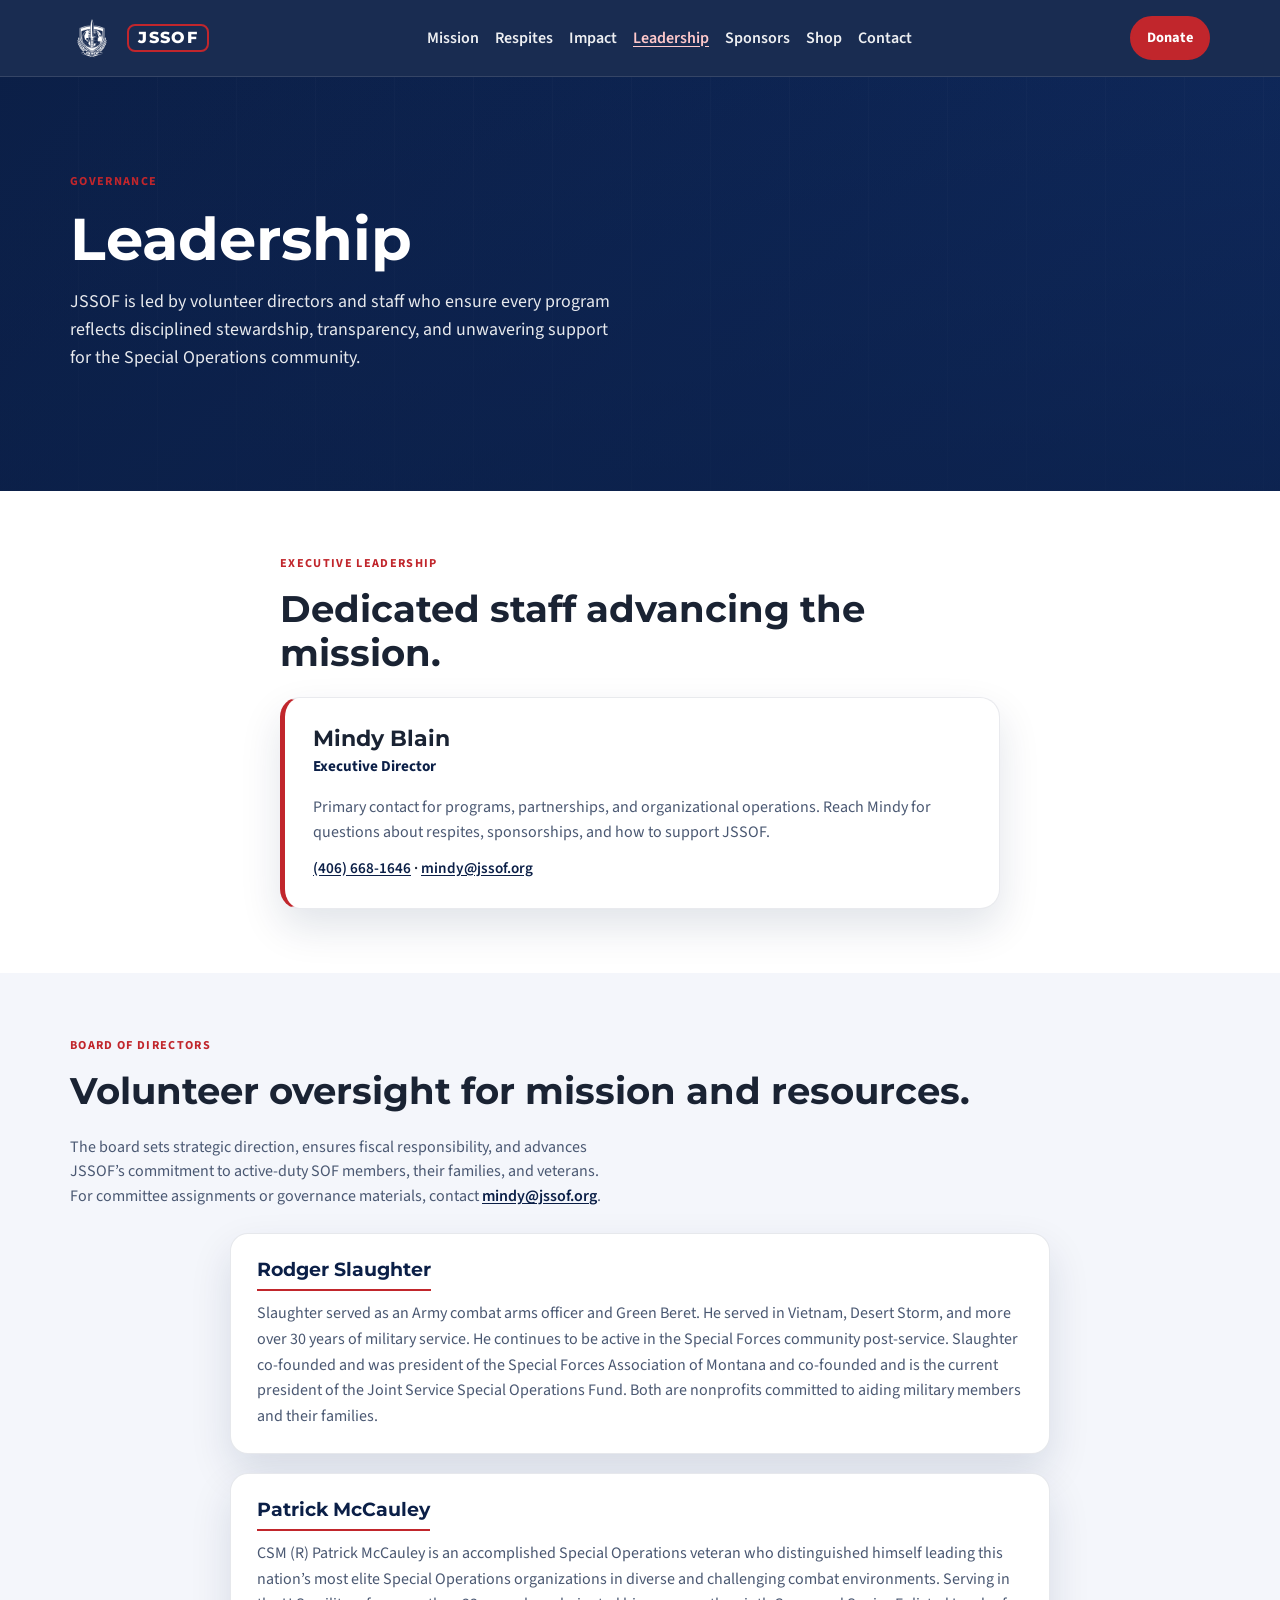
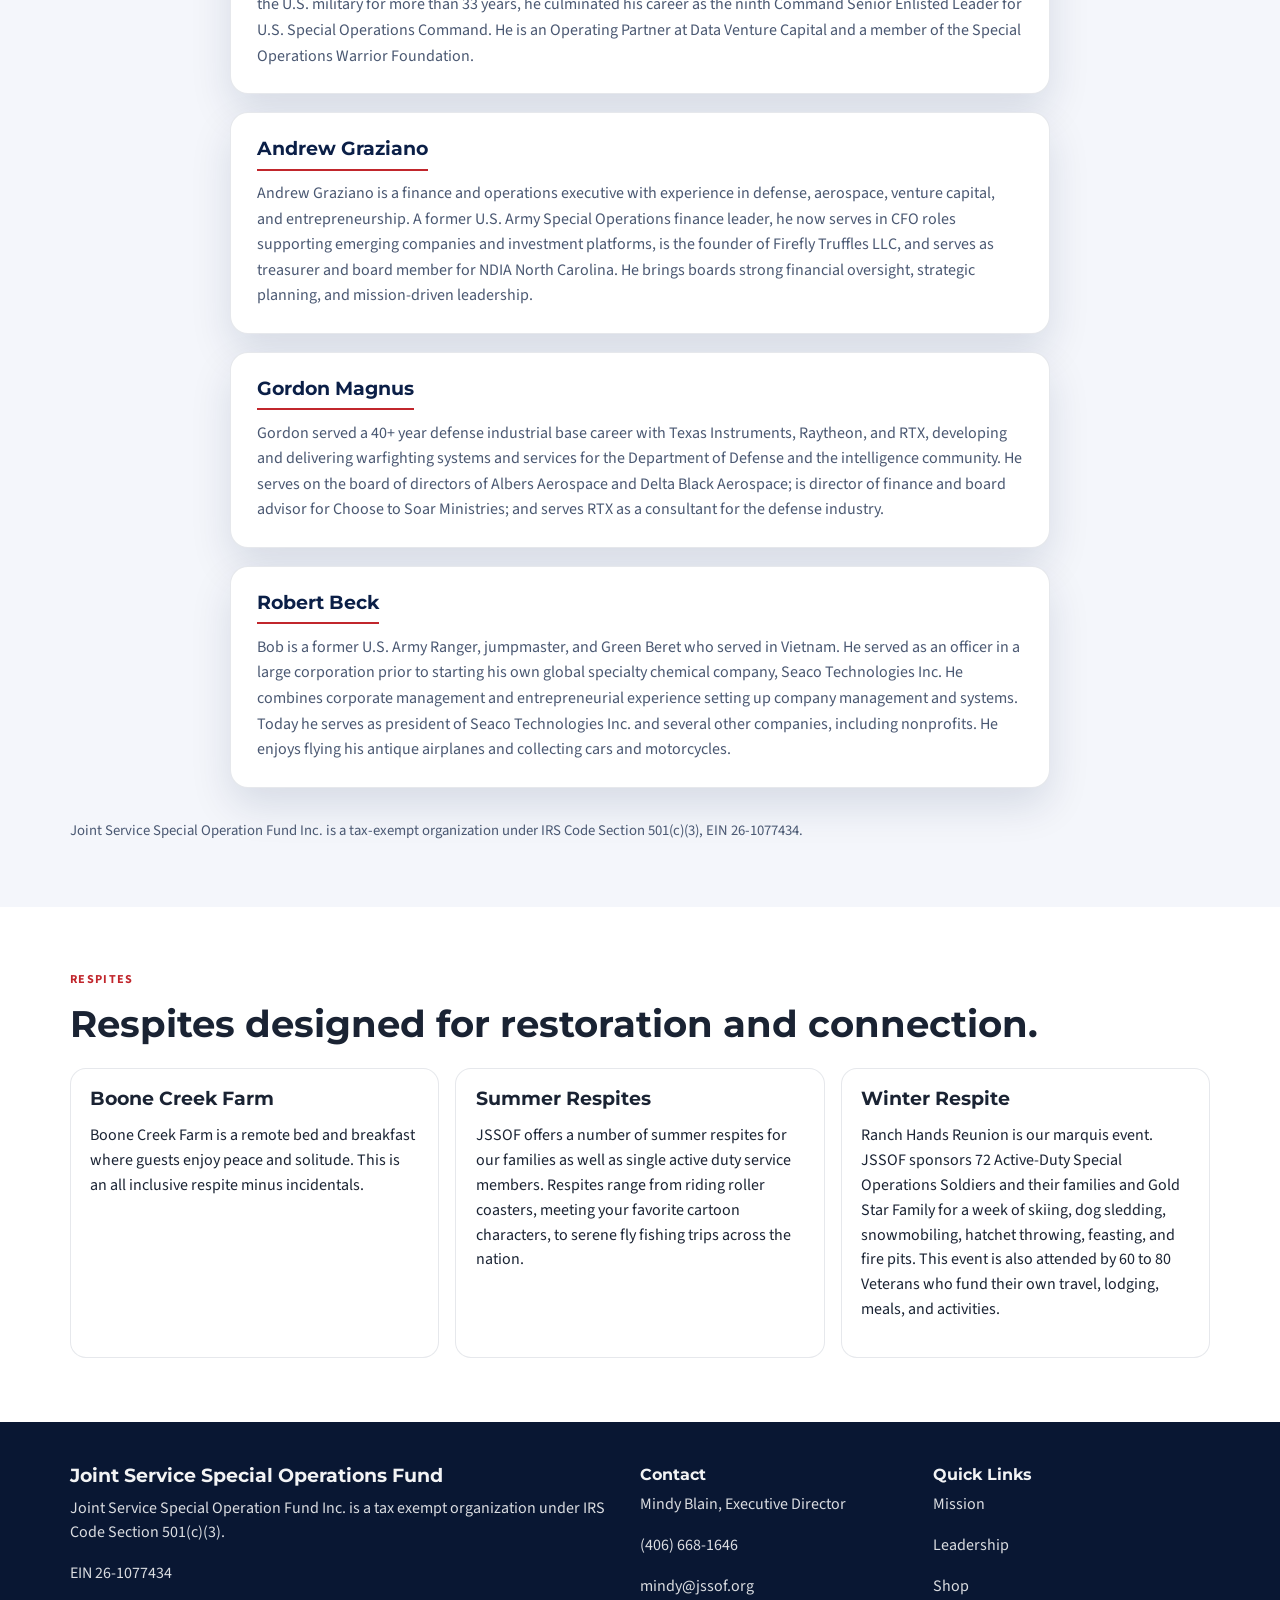
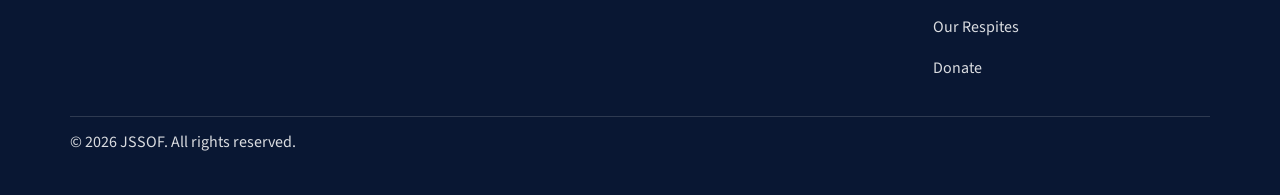
==== JSSOF/leadership.html @ 794fe7d2 "sending files to repositiory" ====
<!doctype html>
<html lang="en">
  <head>
    <meta charset="UTF-8" />
    <meta name="viewport" content="width=device-width, initial-scale=1.0" />
    <title>Leadership | JSSOF</title>
    <meta
      name="description"
      content="JSSOF executive leadership and board of directors guiding stewardship of programs for U.S. Special Operations warfighters and families."
    />
    <link rel="preconnect" href="https://fonts.googleapis.com" />
    <link rel="preconnect" href="https://fonts.gstatic.com" crossorigin />
    <link
      href="https://fonts.googleapis.com/css2?family=Montserrat:wght@400;500;600;700;800&family=Source+Sans+3:wght@400;500;600;700&display=swap"
      rel="stylesheet"
    />
    <link rel="stylesheet" href="styles.css" />
    <link rel="icon" type="image/x-icon" href="assets/favicon.ico" />
    <link rel="icon" type="image/png" href="assets/favicon.png" />
  </head>
  <body>
    <header class="site-header">
      <div class="container nav-wrap">
        <a class="logo" href="index.html" aria-label="JSSOF home">
          <img class="logo-nav-icon" src="assets/jssof-hero-logo.png" alt="" aria-hidden="true" />
          <span class="logo-mark">JSSOF</span>
        </a>
        <button
          class="hamburger"
          type="button"
          aria-label="Open menu"
          aria-expanded="false"
          aria-controls="primary-nav"
        >
          <span></span>
          <span></span>
          <span></span>
        </button>
        <nav id="primary-nav" aria-label="Primary">
          <ul class="nav-links">
            <li><a href="index.html#mission">Mission</a></li>
            <li><a href="index.html#respites">Respites</a></li>
            <li><a href="index.html#impact">Impact</a></li>
            <li><a href="leadership.html" aria-current="page">Leadership</a></li>
            <li><a href="index.html#sponsors">Sponsors</a></li>
            <li><a href="shop.html">Shop</a></li>
            <li><a href="index.html#contact">Contact</a></li>
          </ul>
        </nav>
        <a class="btn btn-sm" href="index.html#donate">Donate</a>
      </div>
    </header>

    <main id="top">
      <section class="page-hero">
        <div class="hero-overlay"></div>
        <div class="container hero-content page-hero-content">
          <p class="eyebrow">Governance</p>
          <h1>Leadership</h1>
          <p class="hero-copy">
            JSSOF is led by volunteer directors and staff who ensure every program
            reflects disciplined stewardship, transparency, and unwavering support
            for the Special Operations community.
          </p>
        </div>
      </section>

      <section class="section">
        <div class="container narrow-content">
          <div class="section-heading">
            <p class="eyebrow">Executive leadership</p>
            <h2>Dedicated staff advancing the mission.</h2>
          </div>
          <article class="leadership-card">
            <div>
              <h3 class="leadership-name">Mindy Blain</h3>
              <p class="leadership-title">Executive Director</p>
            </div>
            <p class="leadership-bio muted">
              Primary contact for programs, partnerships, and organizational
              operations. Reach Mindy for questions about respites, sponsorships,
              and how to support JSSOF.
            </p>
            <p class="leadership-contact">
              <a href="tel:14066681646">(406) 668-1646</a>
              <span aria-hidden="true"> · </span>
              <a href="mailto:mindy@jssof.org">mindy@jssof.org</a>
            </p>
          </article>
        </div>
      </section>

      <section class="section bg-light">
        <div class="container">
          <div class="section-heading">
            <p class="eyebrow">Board of directors</p>
            <h2>Volunteer oversight for mission and resources.</h2>
          </div>
          <p class="intro-block muted">
            The board sets strategic direction, ensures fiscal responsibility, and
            advances JSSOF’s commitment to active-duty SOF members, their families,
            and veterans. For committee assignments or governance materials, contact
            <a href="mailto:mindy@jssof.org">mindy@jssof.org</a>.
          </p>
          <div class="board-members">
            <article class="board-member-card">
              <h3>Rodger Slaughter</h3>
              <p>
                Slaughter served as an Army combat arms officer and Green Beret. He
                served in Vietnam, Desert Storm, and more over 30 years of military
                service. He continues to be active in the Special Forces community
                post-service. Slaughter co-founded and was president of the Special
                Forces Association of Montana and co-founded and is the current
                president of the Joint Service Special Operations Fund. Both are
                nonprofits committed to aiding military members and their families.
              </p>
            </article>
            <article class="board-member-card">
              <h3>Patrick McCauley</h3>
              <p>
                CSM (R) Patrick McCauley is an accomplished Special Operations
                veteran who distinguished himself leading this nation’s most elite
                Special Operations organizations in diverse and challenging combat
                environments. Serving in the U.S. military for more than 33 years,
                he culminated his career as the ninth Command Senior Enlisted Leader
                for U.S. Special Operations Command. He is an Operating Partner at
                Data Venture Capital and a member of the Special Operations Warrior
                Foundation.
              </p>
            </article>
            <article class="board-member-card">
              <h3>Andrew Graziano</h3>
              <p>
                Andrew Graziano is a finance and operations executive with experience
                in defense, aerospace, venture capital, and entrepreneurship. A former
                U.S. Army Special Operations finance leader, he now serves in CFO
                roles supporting emerging companies and investment platforms, is the
                founder of Firefly Truffles LLC, and serves as treasurer and board
                member for NDIA North Carolina. He brings boards strong financial
                oversight, strategic planning, and mission-driven leadership.
              </p>
            </article>
            <article class="board-member-card">
              <h3>Gordon Magnus</h3>
              <p>
                Gordon served a 40+ year defense industrial base career with Texas
                Instruments, Raytheon, and RTX, developing and delivering warfighting
                systems and services for the Department of Defense and the intelligence
                community. He serves on the board of directors of Albers Aerospace and
                Delta Black Aerospace; is director of finance and board advisor for
                Choose to Soar Ministries; and serves RTX as a consultant for the
                defense industry.
              </p>
            </article>
            <article class="board-member-card">
              <h3>Robert Beck</h3>
              <p>
                Bob is a former U.S. Army Ranger, jumpmaster, and Green Beret who
                served in Vietnam. He served as an officer in a large corporation
                prior to starting his own global specialty chemical company, Seaco
                Technologies Inc. He combines corporate management and entrepreneurial
                experience setting up company management and systems. Today he serves
                as president of Seaco Technologies Inc. and several other companies,
                including nonprofits. He enjoys flying his antique airplanes and
                collecting cars and motorcycles.
              </p>
            </article>
          </div>
          <p class="board-footer-note muted">
            Joint Service Special Operation Fund Inc. is a tax-exempt organization
            under IRS Code Section 501(c)(3), EIN 26-1077434.
          </p>
        </div>
      </section>

      <section class="section" id="respites-overview">
        <div class="container">
          <div class="section-heading">
            <p class="eyebrow">Respites</p>
            <h2>Respites designed for restoration and connection.</h2>
          </div>
          <div class="program-grid">
            <article class="program-card">
              <h3>Boone Creek Farm</h3>
              <p>
                Boone Creek Farm is a remote bed and breakfast where guests enjoy
                peace and solitude. This is an all inclusive respite minus
                incidentals.
              </p>
            </article>
            <article class="program-card">
              <h3>Summer Respites</h3>
              <p>
                JSSOF offers a number of summer respites for our families as well as
                single active duty service members. Respites range from riding roller
                coasters, meeting your favorite cartoon characters, to serene fly
                fishing trips across the nation.
              </p>
            </article>
            <article class="program-card">
              <h3>Winter Respite</h3>
              <p>
                Ranch Hands Reunion is our marquis event. JSSOF sponsors 72
                Active-Duty Special Operations Soldiers and their families and Gold
                Star Family for a week of skiing, dog sledding, snowmobiling,
                hatchet throwing, feasting, and fire pits. This event is also
                attended by 60 to 80 Veterans who fund their own travel, lodging,
                meals, and activities.
              </p>
            </article>
          </div>
        </div>
      </section>
    </main>

    <footer class="site-footer" id="contact">
      <div class="container footer-grid">
        <div>
          <h3>Joint Service Special Operations Fund</h3>
          <p>
            Joint Service Special Operation Fund Inc. is a tax exempt organization
            under IRS Code Section 501(c)(3).
          </p>
          <p>EIN 26-1077434</p>
        </div>
        <div>
          <h4>Contact</h4>
          <p>Mindy Blain, Executive Director</p>
          <p>(406) 668-1646</p>
          <p><a href="mailto:mindy@jssof.org">mindy@jssof.org</a></p>
        </div>
        <div>
          <h4>Quick Links</h4>
          <p><a href="index.html#mission">Mission</a></p>
          <p><a href="index.html#leadership">Leadership</a></p>
          <p><a href="shop.html">Shop</a></p>
          <p><a href="index.html#respites">Our Respites</a></p>
          <p><a href="index.html#donate">Donate</a></p>
        </div>
      </div>
      <div class="container footer-bottom">
        <p>© 2026 JSSOF. All rights reserved.</p>
      </div>
    </footer>
    <script>
      const hamburger = document.querySelector(".hamburger");
      const nav = document.querySelector("#primary-nav");

      hamburger?.addEventListener("click", () => {
        const isOpen = nav.classList.toggle("is-open");
        hamburger.setAttribute("aria-expanded", String(isOpen));
        hamburger.setAttribute("aria-label", isOpen ? "Close menu" : "Open menu");
      });
    </script>
  </body>
</html>
---- JSSOF/styles.css ----
:root {
  --navy: #0b1f47;
  --navy-700: #102b61;
  --red: #c1262c;
  --white: #ffffff;
  --light: #f4f6fb;
  --ink: #1a2333;
  --muted: #4a5872;
  --shadow: 0 18px 42px rgba(11, 31, 71, 0.12);
}

*,
*::before,
*::after {
  box-sizing: border-box;
}

html,
body {
  margin: 0;
  padding: 0;
}

body {
  font-family: "Source Sans 3", Arial, sans-serif;
  color: var(--ink);
  background: var(--white);
  line-height: 1.55;
}

h1,
h2,
h3,
h4 {
  font-family: "Montserrat", Arial, sans-serif;
  line-height: 1.2;
  margin: 0 0 0.8rem;
}

h1 {
  font-size: clamp(2.1rem, 5vw, 3.7rem);
  max-width: 15ch;
}

h2 {
  font-size: clamp(1.5rem, 3vw, 2.3rem);
}

p {
  margin: 0 0 1rem;
}

a {
  color: inherit;
  text-decoration: none;
}

.container {
  width: min(1140px, calc(100% - 2.2rem));
  margin-inline: auto;
}

.site-header {
  position: sticky;
  top: 0;
  z-index: 20;
  background: rgba(11, 31, 71, 0.94);
  color: var(--white);
  border-bottom: 1px solid rgba(255, 255, 255, 0.12);
}

.nav-wrap {
  min-height: 76px;
  display: flex;
  align-items: center;
  justify-content: space-between;
  gap: 1rem;
}

.logo {
  display: flex;
  align-items: center;
  gap: 0.8rem;
  min-width: 0;
}

.logo-mark {
  border: 2px solid var(--red);
  padding: 0.25rem 0.6rem;
  border-radius: 8px;
  font-family: "Montserrat", Arial, sans-serif;
  font-size: 1rem;
  font-weight: 800;
  letter-spacing: 0.08em;
  line-height: 1;
}

.logo-nav-icon {
  width: 44px;
  height: 44px;
  object-fit: contain;
  display: block;
}

.nav-links {
  margin: 0;
  padding: 0;
  list-style: none;
  display: flex;
  gap: 1rem;
  font-weight: 600;
}

.nav-links a {
  opacity: 0.92;
}

.nav-links a:hover,
.nav-links a:focus-visible {
  opacity: 1;
  color: #ffdbdc;
}

.nav-links a[aria-current="page"] {
  opacity: 1;
  color: #ffc9cb;
  text-decoration: underline;
  text-underline-offset: 0.2em;
}

.hamburger {
  display: none;
  width: 44px;
  height: 44px;
  border: 1px solid rgba(255, 255, 255, 0.35);
  border-radius: 8px;
  background: transparent;
  color: var(--white);
  cursor: pointer;
  padding: 0.45rem;
}

.hamburger span {
  display: block;
  width: 100%;
  height: 2px;
  margin: 6px 0;
  background: var(--white);
}

.hero {
  position: relative;
  color: var(--white);
  min-height: 78vh;
  display: grid;
  align-items: center;
  background:
    linear-gradient(130deg, rgba(11, 31, 71, 0.88), rgba(16, 43, 97, 0.8)),
    url("https://static.wixstatic.com/media/272254_7ab610ec305d44d3b331b240f663792a~mv2.jpg/v1/fill/w_2200,h_1200,al_c,q_85,usm_0.66_1.00_0.01,enc_avif,quality_auto/272254_7ab610ec305d44d3b331b240f663792a~mv2.jpg"),
    linear-gradient(130deg, rgba(11, 31, 71, 0.96), rgba(16, 43, 97, 0.72)),
    radial-gradient(circle at 15% 18%, rgba(193, 38, 44, 0.28), transparent 45%),
    linear-gradient(to top right, #183876, #0b1f47);
  background-size: cover;
  background-position: center;
}

.hero-overlay {
  position: absolute;
  inset: 0;
  background:
    linear-gradient(to bottom, rgba(11, 31, 71, 0.1), rgba(11, 31, 71, 0.65)),
    repeating-linear-gradient(
      to right,
      transparent 0,
      transparent 78px,
      rgba(255, 255, 255, 0.02) 78px,
      rgba(255, 255, 255, 0.02) 79px
    );
}

.hero-content {
  position: relative;
  padding: 5.5rem 0 6rem;
}

.page-hero {
  position: relative;
  color: var(--white);
  min-height: 46vh;
  display: grid;
  align-items: center;
  background:
    linear-gradient(130deg, rgba(11, 31, 71, 0.88), rgba(16, 43, 97, 0.8)),
    url("https://static.wixstatic.com/media/272254_7ab610ec305d44d3b331b240f663792a~mv2.jpg/v1/fill/w_2200,h_1200,al_c,q_85,usm_0.66_1.00_0.01,enc_avif,quality_auto/272254_7ab610ec305d44d3b331b240f663792a~mv2.jpg"),
    linear-gradient(130deg, rgba(11, 31, 71, 0.96), rgba(16, 43, 97, 0.72)),
    radial-gradient(circle at 15% 18%, rgba(193, 38, 44, 0.28), transparent 45%),
    linear-gradient(to top right, #183876, #0b1f47);
  background-size: cover;
  background-position: center;
}

.page-hero-content {
  padding: 3.75rem 0 4.25rem;
}

.page-hero-content h1 {
  max-width: none;
}

.narrow-content {
  max-width: 720px;
  margin-inline: auto;
}

.muted {
  color: var(--muted);
}

.intro-block {
  max-width: 68ch;
  margin-bottom: 1.5rem;
}

.leadership-card {
  border: 1px solid rgba(11, 31, 71, 0.09);
  border-radius: 20px;
  background: var(--white);
  padding: 1.75rem;
  box-shadow: var(--shadow);
  border-left: 5px solid var(--red);
}

.leadership-name {
  margin-bottom: 0.25rem;
  font-size: 1.35rem;
}

.leadership-title {
  margin: 0;
  font-weight: 700;
  color: var(--navy);
  font-size: 0.95rem;
}

.leadership-bio {
  margin: 1rem 0 0.75rem;
}

.leadership-contact {
  margin: 0;
  font-weight: 600;
  font-size: 0.95rem;
}

.leadership-contact a {
  color: var(--navy);
  text-decoration: underline;
  text-underline-offset: 0.15em;
}

.leadership-contact a:hover,
.leadership-contact a:focus-visible {
  color: var(--red);
}

.board-grid {
  display: grid;
  grid-template-columns: repeat(auto-fill, minmax(260px, 1fr));
  gap: 1rem;
}

.board-role-card {
  border-radius: 16px;
  padding: 1.35rem;
  border: 1px solid rgba(11, 31, 71, 0.1);
  background: var(--white);
}

.board-role-card h3 {
  margin-bottom: 0.5rem;
  font-size: 1.05rem;
  color: var(--navy);
}

.board-role-card p {
  margin: 0;
  color: var(--muted);
  font-size: 0.98rem;
}

.board-members {
  display: flex;
  flex-direction: column;
  gap: 1.15rem;
  max-width: 820px;
  margin-inline: auto;
}

.board-member-card {
  border-radius: 18px;
  padding: 1.5rem 1.65rem;
  border: 1px solid rgba(11, 31, 71, 0.1);
  background: var(--white);
  box-shadow: var(--shadow);
}

.board-member-card h3 {
  margin: 0 0 0.65rem;
  font-size: 1.2rem;
  color: var(--navy);
  padding-bottom: 0.5rem;
  border-bottom: 2px solid var(--red);
  display: inline-block;
  min-width: 0;
}

.board-member-card p {
  margin: 0;
  color: var(--muted);
  font-size: 1rem;
  line-height: 1.6;
}

.intro-block a {
  color: var(--navy);
  font-weight: 600;
  text-decoration: underline;
  text-underline-offset: 0.15em;
}

.intro-block a:hover,
.intro-block a:focus-visible {
  color: var(--red);
}

.board-footer-note {
  margin: 2rem 0 0;
  font-size: 0.92rem;
}

#leadership {
  scroll-margin-top: 88px;
}

.eyebrow {
  margin: 0 0 0.8rem;
  text-transform: uppercase;
  font-weight: 700;
  letter-spacing: 0.11em;
  font-size: 0.76rem;
  color: var(--red);
}

.hero-copy {
  max-width: 62ch;
  font-size: 1.12rem;
  color: rgba(255, 255, 255, 0.9);
}

.hero-title-row {
  display: flex;
  align-items: center;
  gap: 0.8rem;
}

.hero-logo {
  height: clamp(5.25rem, 12.5vw, 9.25rem);
  width: auto;
  display: block;
  object-fit: contain;
}

.hero-cta {
  display: flex;
  flex-wrap: wrap;
  gap: 0.8rem;
  margin-top: 1.5rem;
}

.btn {
  display: inline-flex;
  align-items: center;
  justify-content: center;
  border-radius: 999px;
  padding: 0.8rem 1.25rem;
  background: var(--red);
  color: var(--white);
  border: 2px solid var(--red);
  font-weight: 700;
  transition: transform 0.2s ease, box-shadow 0.2s ease, background 0.2s ease;
}

.btn:hover,
.btn:focus-visible {
  transform: translateY(-1px);
  box-shadow: 0 8px 20px rgba(193, 38, 44, 0.35);
}

.btn-outline {
  background: transparent;
  border-color: var(--white);
}

.btn-outline:hover,
.btn-outline:focus-visible {
  background: rgba(255, 255, 255, 0.1);
  box-shadow: none;
}

.btn-sm {
  padding: 0.55rem 0.95rem;
  font-size: 0.9rem;
}

.section {
  padding: clamp(3.2rem, 5vw, 5.5rem) 0;
}

.bg-light {
  background: var(--light);
}

.bg-navy {
  background: var(--navy);
  color: var(--white);
}

.two-col {
  display: grid;
  grid-template-columns: repeat(2, minmax(0, 1fr));
  gap: 1.1rem;
}

.card {
  border: 1px solid rgba(11, 31, 71, 0.09);
  border-radius: 20px;
  background: var(--white);
  padding: 1.55rem;
  box-shadow: var(--shadow);
}

.card p {
  color: var(--muted);
}

.card-emphasis {
  background: linear-gradient(160deg, #fef7f8, #ffffff 60%);
  border-color: rgba(193, 38, 44, 0.26);
}

.section-heading {
  margin-bottom: 1.35rem;
}

.program-grid,
.stats-grid,
.sponsor-grid {
  display: grid;
  grid-template-columns: repeat(3, minmax(0, 1fr));
  gap: 1rem;
}

.program-card,
.stat-card {
  border-radius: 16px;
  padding: 1.2rem;
  border: 1px solid rgba(11, 31, 71, 0.1);
  background: var(--white);
}

.program-image {
  width: 100%;
  height: 190px;
  object-fit: cover;
  border-radius: 11px;
  margin-bottom: 0.75rem;
}

.stat-card {
  border-top: 5px solid var(--red);
  text-align: center;
}

.stat-number {
  margin: 0;
  font-family: "Montserrat", Arial, sans-serif;
  font-size: clamp(2rem, 4vw, 2.7rem);
  color: var(--navy);
  font-weight: 800;
}

.stat-label {
  margin-top: 0.45rem;
  color: var(--muted);
}

.cta-panel {
  border: 1px solid rgba(255, 255, 255, 0.22);
  border-radius: 20px;
  padding: 1.5rem;
  display: flex;
  align-items: center;
  justify-content: space-between;
  gap: 1rem;
}

.text-light {
  color: #ffb9bc;
}

.cta-panel p {
  color: rgba(255, 255, 255, 0.84);
}

.btn-red {
  white-space: nowrap;
}

.sponsor-pill {
  background: var(--white);
  border: 1px solid rgba(11, 31, 71, 0.14);
  border-radius: 18px;
  padding: 1rem;
  text-align: center;
  font-weight: 600;
  color: var(--navy);
  min-height: 110px;
  display: grid;
  place-items: center;
}

.sponsor-pill img {
  width: 100%;
  max-width: 180px;
  max-height: 58px;
  object-fit: contain;
}

.contact-form-section {
  background: #ffffff;
}

.contact-form-wrap {
  max-width: 760px;
}

.contact-form {
  background: var(--light);
  border: 1px solid rgba(11, 31, 71, 0.12);
  border-radius: 18px;
  padding: 1.2rem;
  display: grid;
  gap: 0.65rem;
}

.contact-form label {
  font-weight: 700;
  color: var(--navy);
}

.contact-form input,
.contact-form textarea {
  width: 100%;
  border: 1px solid rgba(11, 31, 71, 0.2);
  border-radius: 10px;
  padding: 0.72rem 0.8rem;
  font: inherit;
  color: var(--ink);
  background: var(--white);
}

.contact-form input:focus,
.contact-form textarea:focus {
  outline: 2px solid rgba(193, 38, 44, 0.25);
  border-color: var(--red);
}

.contact-form button {
  justify-self: start;
  margin-top: 0.35rem;
}

.shop-hero {
  position: relative;
  color: var(--white);
  min-height: 42vh;
  display: grid;
  align-items: center;
  background:
    linear-gradient(130deg, rgba(11, 31, 71, 0.9), rgba(16, 43, 97, 0.78)),
    linear-gradient(to top right, #183876, #0b1f47);
}

.shop-toolbar {
  display: flex;
  justify-content: space-between;
  align-items: center;
  gap: 1rem;
  margin-bottom: 1.2rem;
  flex-wrap: wrap;
}

.shop-chips {
  display: flex;
  flex-wrap: wrap;
  gap: 0.55rem;
}

.shop-chip {
  border: 1px solid rgba(11, 31, 71, 0.2);
  background: var(--white);
  color: var(--navy);
  border-radius: 999px;
  padding: 0.45rem 0.8rem;
  font-weight: 600;
  cursor: pointer;
}

.shop-chip.is-active {
  background: var(--navy);
  color: var(--white);
  border-color: var(--navy);
}

.shop-sort {
  border: 1px solid rgba(11, 31, 71, 0.2);
  border-radius: 10px;
  padding: 0.5rem 0.65rem;
  font: inherit;
  color: var(--navy);
  background: var(--white);
}

.shop-grid {
  display: grid;
  grid-template-columns: repeat(3, minmax(0, 1fr));
  gap: 1rem;
}

.product-card {
  background: var(--white);
  border: 1px solid rgba(11, 31, 71, 0.1);
  border-radius: 16px;
  overflow: hidden;
  box-shadow: var(--shadow);
}

.product-media {
  min-height: 165px;
  background:
    linear-gradient(135deg, rgba(11, 31, 71, 0.9), rgba(16, 43, 97, 0.75)),
    radial-gradient(circle at 20% 20%, rgba(193, 38, 44, 0.28), transparent 40%);
  color: var(--white);
  display: grid;
  place-items: center;
  font-family: "Montserrat", Arial, sans-serif;
  font-weight: 700;
  letter-spacing: 0.03em;
}

.product-body {
  padding: 1rem;
}

.product-type {
  margin: 0 0 0.4rem;
  font-size: 0.82rem;
  font-weight: 700;
  letter-spacing: 0.08em;
  text-transform: uppercase;
  color: var(--red);
}

.product-price {
  margin: 0.2rem 0 0.8rem;
  font-size: 1.05rem;
  font-weight: 700;
  color: var(--navy);
}

.btn-shop {
  width: 100%;
}

.site-footer {
  background: #091733;
  color: rgba(255, 255, 255, 0.95);
  padding: 2.7rem 0 1.5rem;
}

.footer-grid {
  display: grid;
  grid-template-columns: 2fr 1fr 1fr;
  gap: 1rem;
}

.site-footer h3,
.site-footer h4 {
  margin-bottom: 0.5rem;
}

.site-footer p,
.site-footer a {
  color: rgba(255, 255, 255, 0.85);
}

.site-footer a:hover,
.site-footer a:focus-visible {
  color: #ffd5d7;
}

.footer-bottom {
  margin-top: 1.25rem;
  border-top: 1px solid rgba(255, 255, 255, 0.15);
  padding-top: 0.8rem;
}

@media (max-width: 980px) {
  .two-col,
  .program-grid,
  .stats-grid,
  .sponsor-grid,
  .shop-grid,
  .footer-grid {
    grid-template-columns: 1fr;
  }

  .nav-wrap {
    flex-wrap: wrap;
    min-height: auto;
    padding: 0.7rem 0;
  }

  .hamburger {
    display: block;
    margin-left: auto;
  }

  .nav-links {
    display: flex;
    flex-direction: column;
    gap: 0.6rem;
  }

  #primary-nav {
    width: 100%;
    display: none;
    padding: 0.3rem 0 0.65rem;
  }

  #primary-nav.is-open {
    display: block;
  }

  .btn-sm {
    display: none;
  }

  .cta-panel {
    flex-direction: column;
    align-items: flex-start;
  }

  .hero-title-row {
    align-items: flex-start;
  }
}
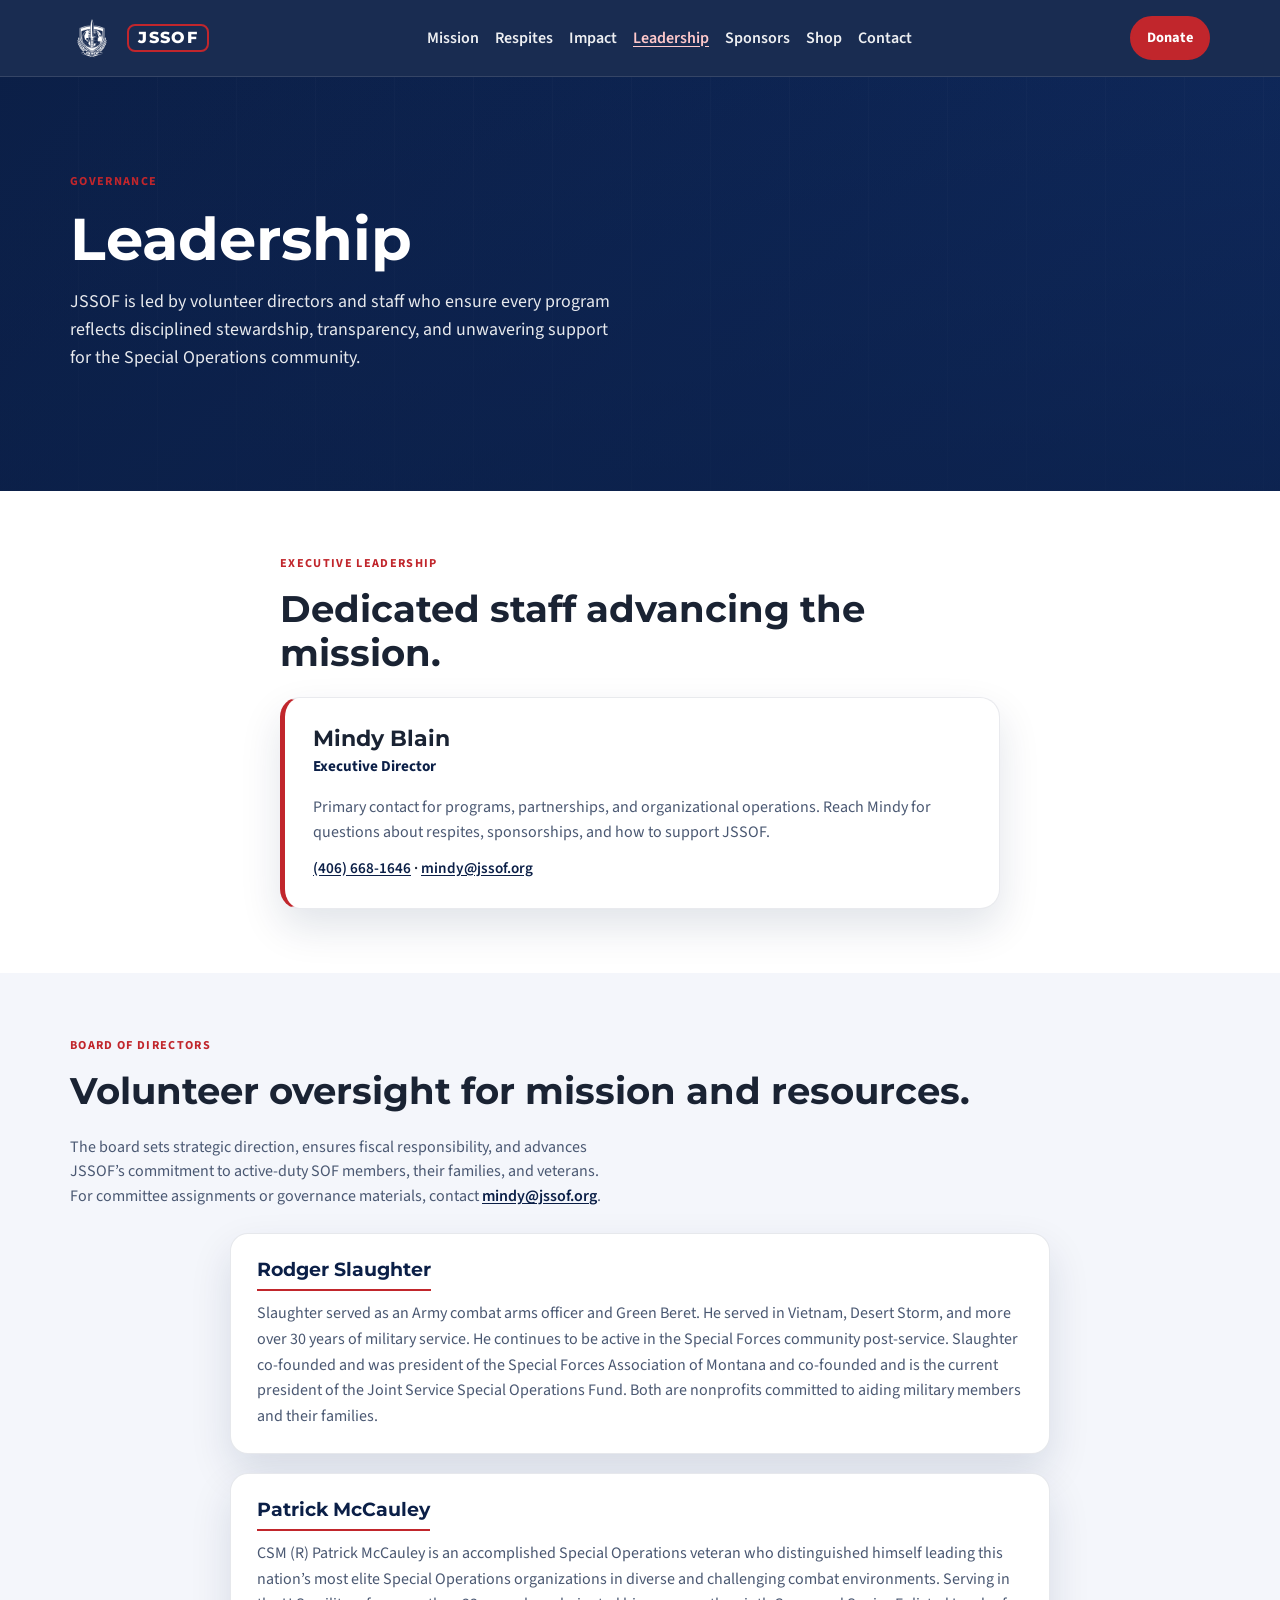
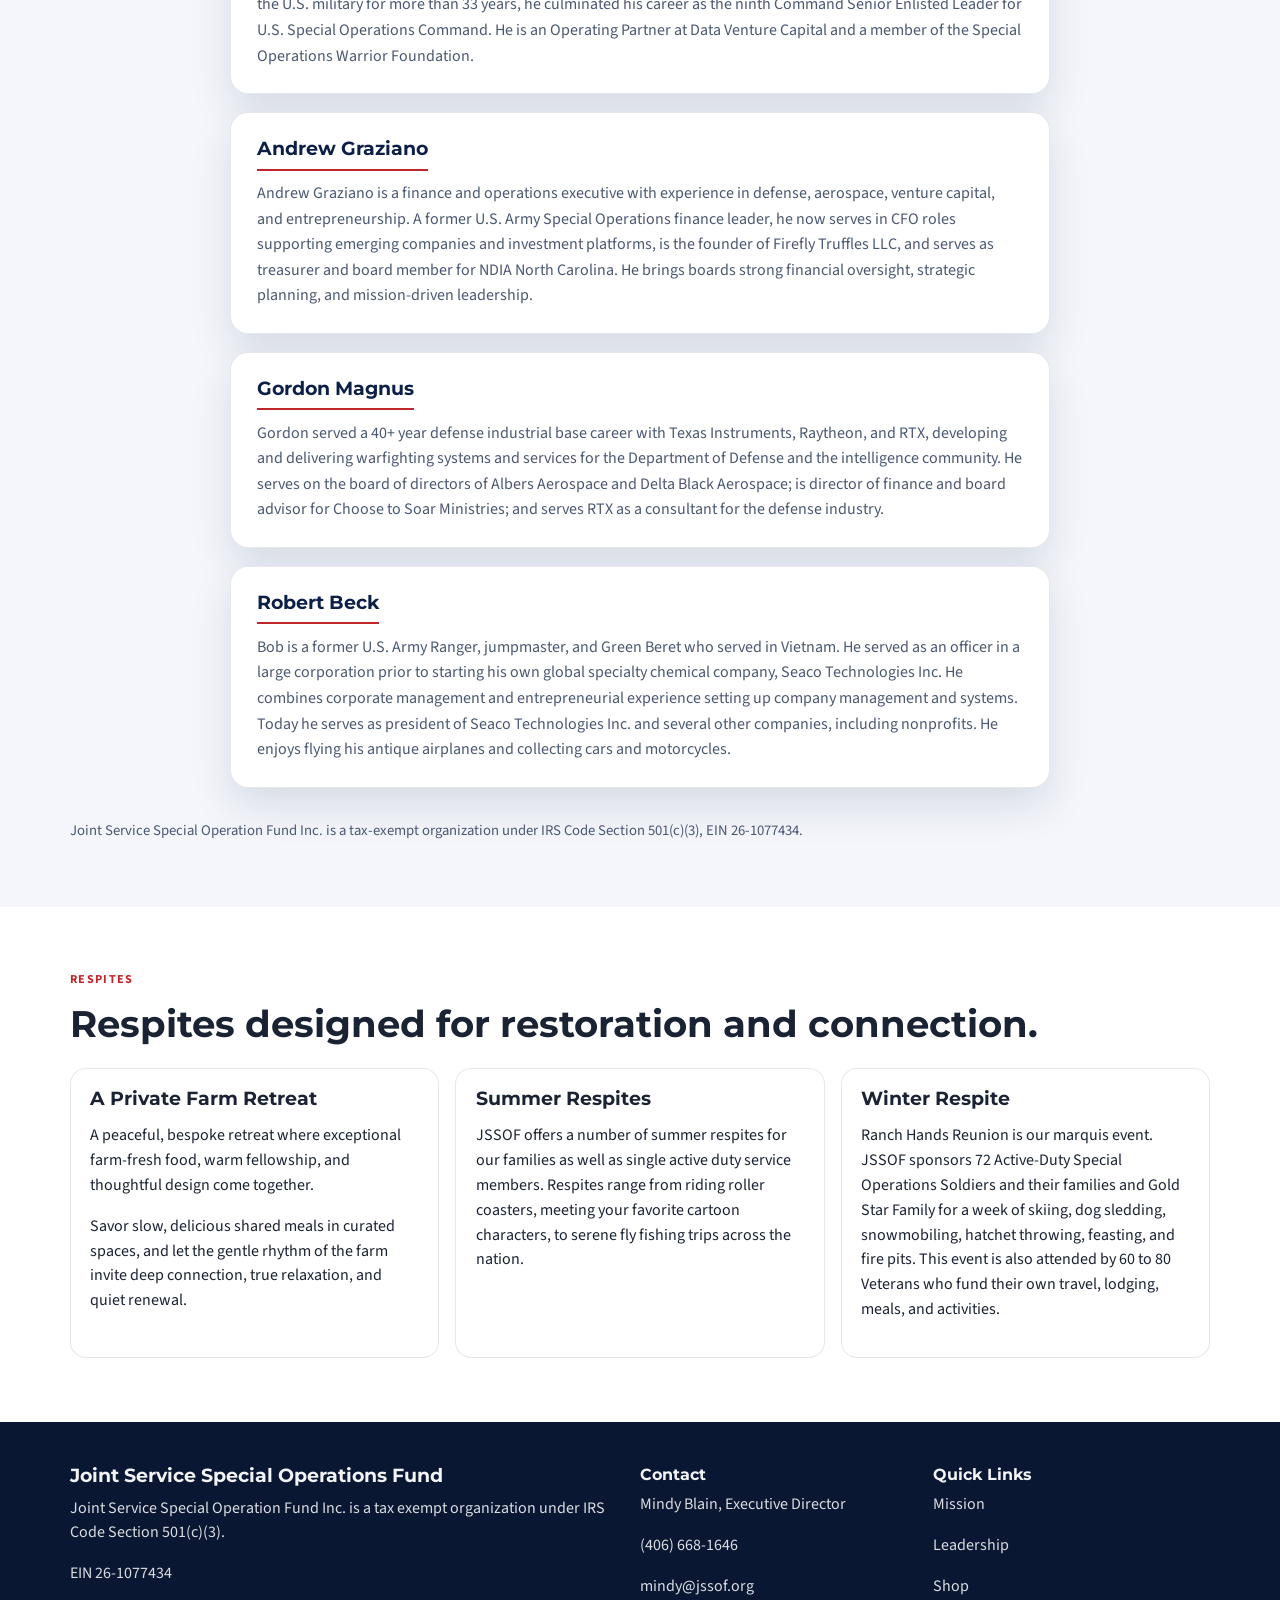
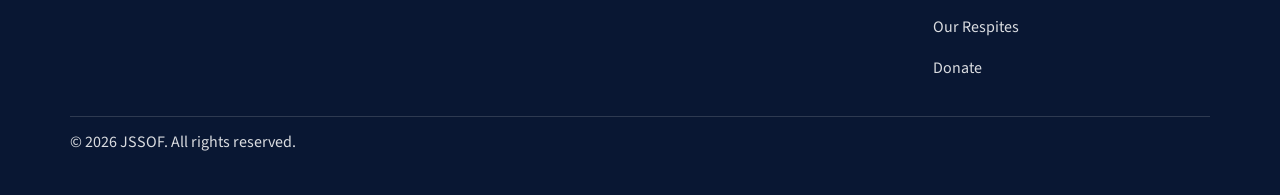
==== commit ae4f9f97: "updated to BCF" ====
--- a/JSSOF/leadership.html
+++ b/JSSOF/leadership.html
@@ -181,11 +181,12 @@
           </div>
           <div class="program-grid">
             <article class="program-card">
-              <h3>Boone Creek Farm</h3>
-              <p>
-                Boone Creek Farm is a remote bed and breakfast where guests enjoy
-                peace and solitude. This is an all inclusive respite minus
-                incidentals.
+              <h3>A Private Farm Retreat</h3>
+              <p>
+                A peaceful, bespoke retreat where exceptional farm-fresh food, warm fellowship, and thoughtful design come together.
+              </p>
+              <p>
+                Savor slow, delicious shared meals in curated spaces, and let the gentle rhythm of the farm invite deep connection, true relaxation, and quiet renewal.
               </p>
             </article>
             <article class="program-card">
--- a/JSSOF/styles.css
+++ b/JSSOF/styles.css
@@ -452,6 +452,61 @@
   margin-bottom: 1.35rem;
 }
 
+.section-heading-programs {
+  margin-top: 1.75rem;
+}
+
+.respite-definition {
+  margin-bottom: 0;
+  max-width: 52rem;
+}
+
+.respite-term-row {
+  display: flex;
+  flex-wrap: wrap;
+  align-items: baseline;
+  gap: 0.45rem 0.75rem;
+  padding-bottom: 0.65rem;
+  margin-bottom: 1rem;
+  border-bottom: 3px solid var(--red);
+  font-family: "Montserrat", Arial, sans-serif;
+}
+
+.respite-term {
+  font-weight: 800;
+  font-size: clamp(1.35rem, 2.5vw, 1.75rem);
+  color: var(--navy);
+  letter-spacing: 0.02em;
+}
+
+.respite-phonetic {
+  font-weight: 500;
+  font-size: clamp(1rem, 1.8vw, 1.2rem);
+  color: var(--muted);
+}
+
+.respite-part-of-speech {
+  font-style: italic;
+  font-size: 0.95rem;
+  font-weight: 500;
+  color: var(--muted);
+}
+
+.respite-definitions {
+  margin: 0;
+  padding-left: 1.35rem;
+  color: var(--muted);
+  line-height: 1.6;
+}
+
+.respite-definitions li {
+  padding-left: 0.35rem;
+}
+
+.respite-definitions li + li {
+  margin-top: 0.5rem;
+}
+
 .program-grid,
 .stats-grid,
 .sponsor-grid {
@@ -460,12 +515,21 @@
   gap: 1rem;
 }
 
-.program-card,
+.program-card {
+  border-radius: 16px;
+  padding: 1.2rem;
+  border: 1px solid rgba(11, 31, 71, 0.1);
+  background: var(--white);
+}
+
 .stat-card {
   border-radius: 16px;
   padding: 1.2rem;
-  border: 1px solid rgba(11, 31, 71, 0.1);
-  background: var(--white);
+  border: 1px solid rgba(255, 255, 255, 0.2);
+  background: var(--navy);
+  color: var(--white);
+  border-top: 5px solid var(--red);
+  text-align: center;
 }
 
 .program-image {
@@ -476,22 +540,17 @@
   margin-bottom: 0.75rem;
 }
 
-.stat-card {
-  border-top: 5px solid var(--red);
-  text-align: center;
-}
-
 .stat-number {
   margin: 0;
   font-family: "Montserrat", Arial, sans-serif;
   font-size: clamp(2rem, 4vw, 2.7rem);
-  color: var(--navy);
+  color: var(--white);
   font-weight: 800;
 }
 
 .stat-label {
   margin-top: 0.45rem;
-  color: var(--muted);
+  color: rgba(255, 255, 255, 0.9);
 }
 
 .cta-panel {
@@ -656,6 +715,41 @@
   font-family: "Montserrat", Arial, sans-serif;
   font-weight: 700;
   letter-spacing: 0.03em;
+}
+
+.product-media:has(img) {
+  display: block;
+  min-height: 0;
+  padding: 0;
+  background: var(--light);
+  position: relative;
+}
+
+.product-media:has(img)::after {
+  content: "Shop Example";
+  position: absolute;
+  inset: 0;
+  display: grid;
+  place-items: center;
+  background: rgba(11, 31, 71, 0.52);
+  color: var(--white);
+  font-family: "Montserrat", Arial, sans-serif;
+  font-weight: 700;
+  font-size: clamp(1rem, 2.4vw, 1.45rem);
+  letter-spacing: 0.08em;
+  text-transform: uppercase;
+  text-align: center;
+  padding: 0.75rem;
+  pointer-events: none;
+}
+
+.product-media img {
+  width: 100%;
+  height: auto;
+  display: block;
+  object-fit: cover;
+  aspect-ratio: 3 / 4;
+  object-position: center top;
 }
 
 .product-body {
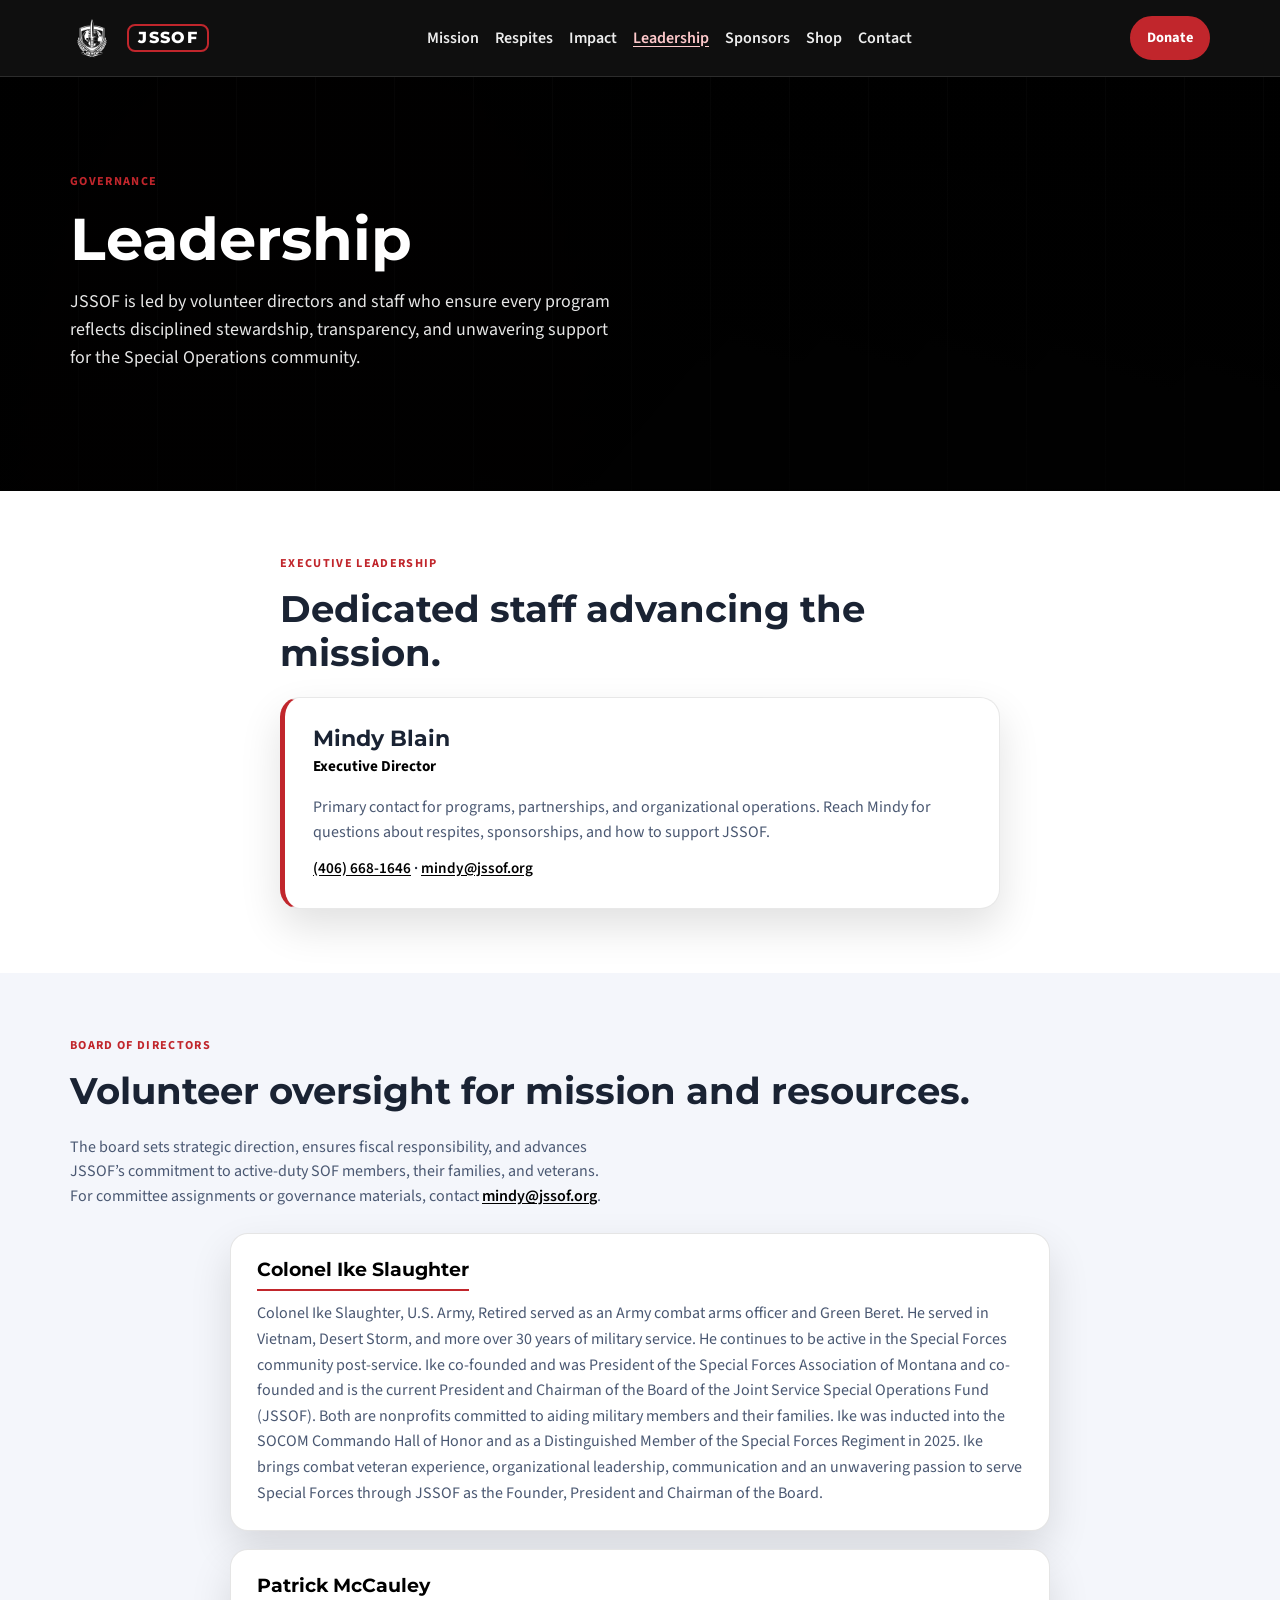
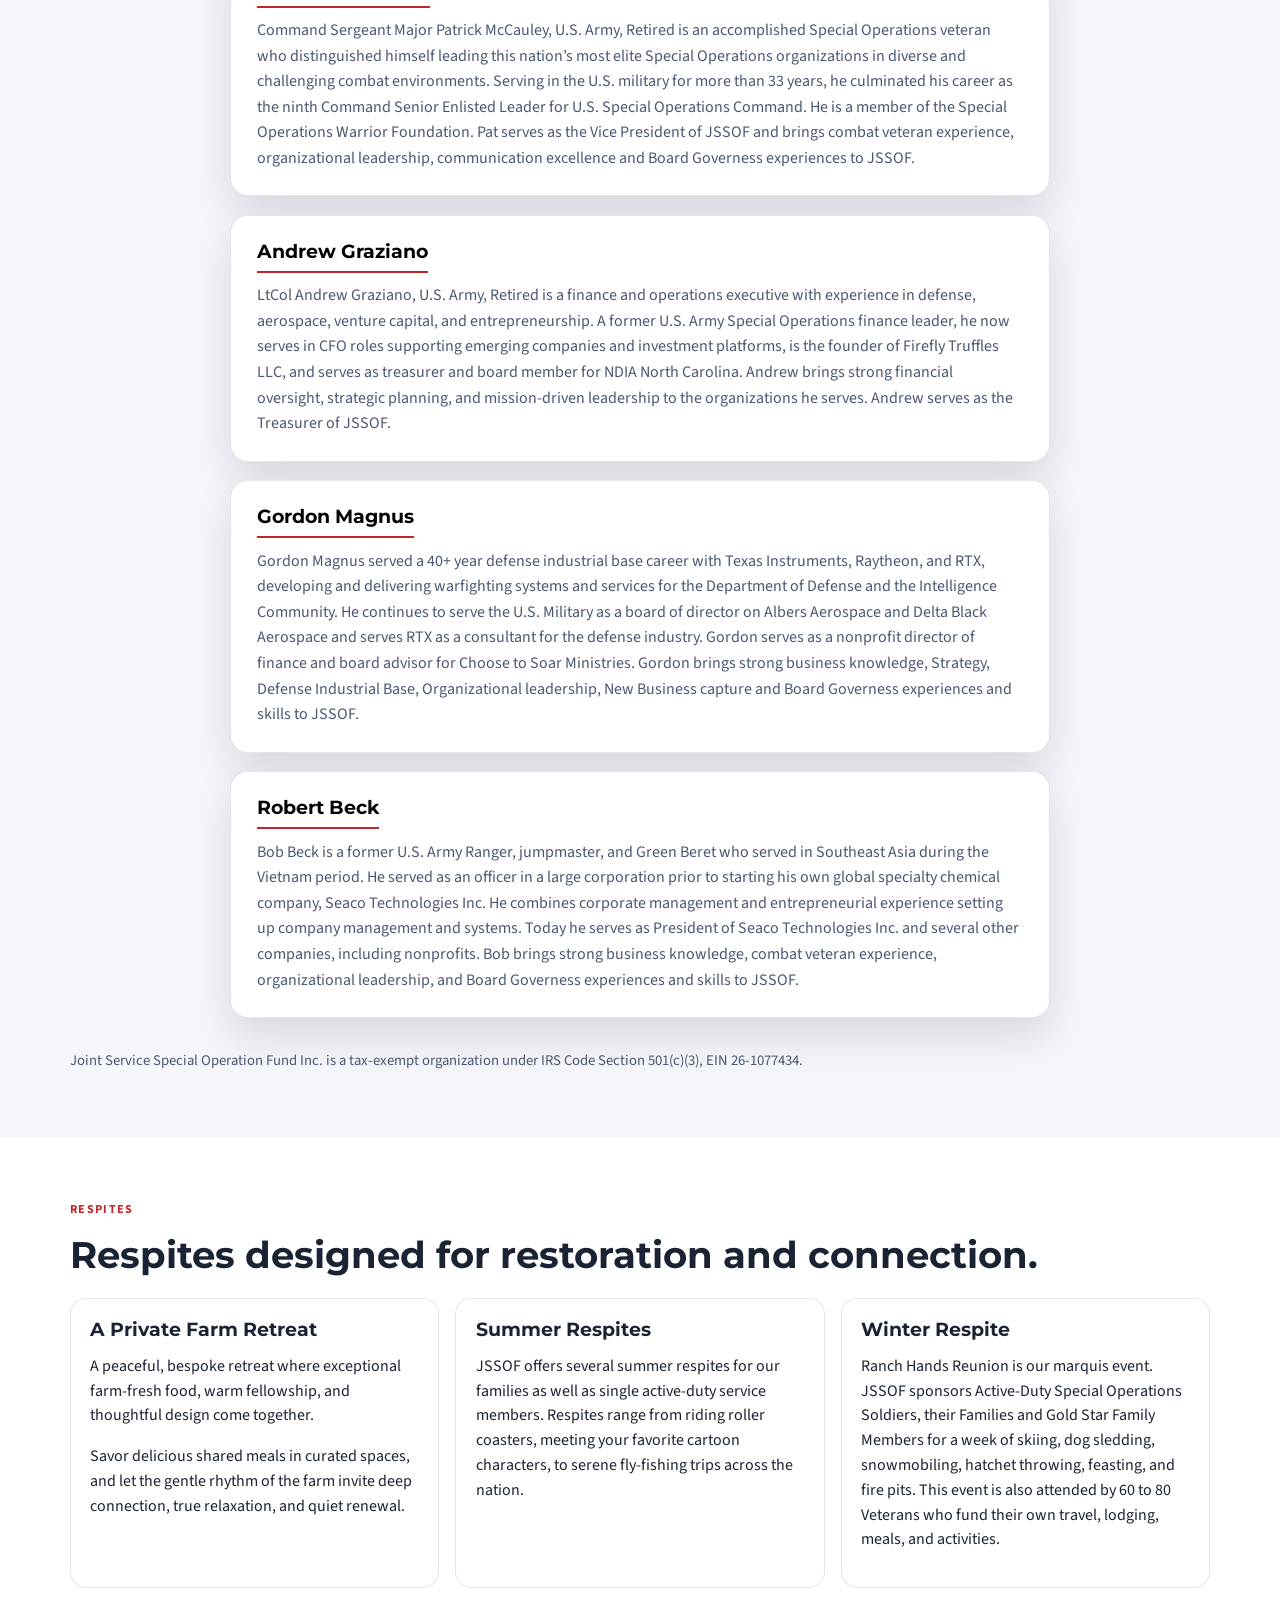
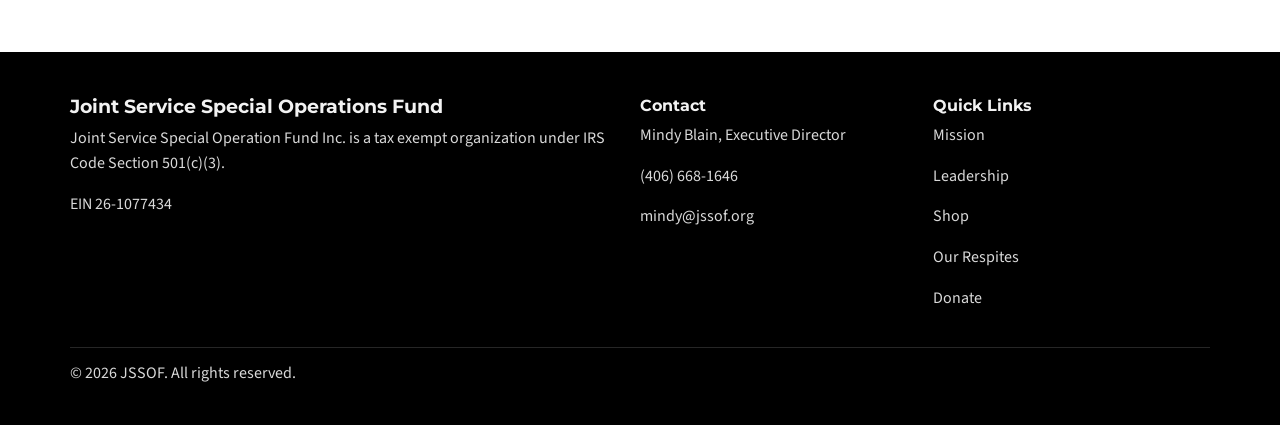
==== commit 67ff2acd: "updates from 6 2 2025" ====
--- a/JSSOF/leadership.html
+++ b/JSSOF/leadership.html
@@ -104,65 +104,77 @@
           </p>
           <div class="board-members">
             <article class="board-member-card">
-              <h3>Rodger Slaughter</h3>
-              <p>
-                Slaughter served as an Army combat arms officer and Green Beret. He
-                served in Vietnam, Desert Storm, and more over 30 years of military
-                service. He continues to be active in the Special Forces community
-                post-service. Slaughter co-founded and was president of the Special
-                Forces Association of Montana and co-founded and is the current
-                president of the Joint Service Special Operations Fund. Both are
-                nonprofits committed to aiding military members and their families.
+              <h3>Colonel Ike Slaughter</h3>
+              <p>
+                Colonel Ike Slaughter, U.S. Army, Retired served as an Army combat arms
+                officer and Green Beret. He served in Vietnam, Desert Storm, and more
+                over 30 years of military service. He continues to be active in the
+                Special Forces community post-service. Ike co-founded and was President
+                of the Special Forces Association of Montana and co-founded and is the
+                current President and Chairman of the Board of the Joint Service Special
+                Operations Fund (JSSOF). Both are nonprofits committed to aiding military
+                members and their families. Ike was inducted into the SOCOM Commando Hall
+                of Honor and as a Distinguished Member of the Special Forces Regiment in
+                2025. Ike brings combat veteran experience, organizational leadership,
+                communication and an unwavering passion to serve Special Forces through
+                JSSOF as the Founder, President and Chairman of the Board.
               </p>
             </article>
             <article class="board-member-card">
               <h3>Patrick McCauley</h3>
               <p>
-                CSM (R) Patrick McCauley is an accomplished Special Operations
-                veteran who distinguished himself leading this nation’s most elite
-                Special Operations organizations in diverse and challenging combat
-                environments. Serving in the U.S. military for more than 33 years,
-                he culminated his career as the ninth Command Senior Enlisted Leader
-                for U.S. Special Operations Command. He is an Operating Partner at
-                Data Venture Capital and a member of the Special Operations Warrior
-                Foundation.
+                Command Sergeant Major Patrick McCauley, U.S. Army, Retired is an
+                accomplished Special Operations veteran who distinguished himself
+                leading this nation’s most elite Special Operations organizations in
+                diverse and challenging combat environments. Serving in the U.S.
+                military for more than 33 years, he culminated his career as the
+                ninth Command Senior Enlisted Leader for U.S. Special Operations
+                Command. He is a member of the Special Operations Warrior
+                Foundation. Pat serves as the Vice President of JSSOF and brings
+                combat veteran experience, organizational leadership, communication
+                excellence and Board Governess experiences to JSSOF.
               </p>
             </article>
             <article class="board-member-card">
               <h3>Andrew Graziano</h3>
               <p>
-                Andrew Graziano is a finance and operations executive with experience
-                in defense, aerospace, venture capital, and entrepreneurship. A former
-                U.S. Army Special Operations finance leader, he now serves in CFO
-                roles supporting emerging companies and investment platforms, is the
-                founder of Firefly Truffles LLC, and serves as treasurer and board
-                member for NDIA North Carolina. He brings boards strong financial
-                oversight, strategic planning, and mission-driven leadership.
+                LtCol Andrew Graziano, U.S. Army, Retired is a finance and operations
+                executive with experience in defense, aerospace, venture capital, and
+                entrepreneurship. A former U.S. Army Special Operations finance leader, he
+                now serves in CFO roles supporting emerging companies and investment
+                platforms, is the founder of Firefly Truffles LLC, and serves as treasurer
+                and board member for NDIA North Carolina. Andrew brings strong financial
+                oversight, strategic planning, and mission-driven leadership to the
+                organizations he serves. Andrew serves as the Treasurer of JSSOF.
               </p>
             </article>
             <article class="board-member-card">
               <h3>Gordon Magnus</h3>
               <p>
-                Gordon served a 40+ year defense industrial base career with Texas
+                Gordon Magnus served a 40+ year defense industrial base career with Texas
                 Instruments, Raytheon, and RTX, developing and delivering warfighting
-                systems and services for the Department of Defense and the intelligence
-                community. He serves on the board of directors of Albers Aerospace and
-                Delta Black Aerospace; is director of finance and board advisor for
-                Choose to Soar Ministries; and serves RTX as a consultant for the
-                defense industry.
+                systems and services for the Department of Defense and the Intelligence
+                Community. He continues to serve the U.S. Military as a board of director
+                on Albers Aerospace and Delta Black Aerospace and serves RTX as a consultant
+                for the defense industry. Gordon serves as a nonprofit director of finance
+                and board advisor for Choose to Soar Ministries. Gordon brings strong
+                business knowledge, Strategy, Defense Industrial Base, Organizational
+                leadership, New Business capture and Board Governess experiences and skills
+                to JSSOF.
               </p>
             </article>
             <article class="board-member-card">
               <h3>Robert Beck</h3>
               <p>
-                Bob is a former U.S. Army Ranger, jumpmaster, and Green Beret who
-                served in Vietnam. He served as an officer in a large corporation
-                prior to starting his own global specialty chemical company, Seaco
-                Technologies Inc. He combines corporate management and entrepreneurial
-                experience setting up company management and systems. Today he serves
-                as president of Seaco Technologies Inc. and several other companies,
-                including nonprofits. He enjoys flying his antique airplanes and
-                collecting cars and motorcycles.
+                Bob Beck is a former U.S. Army Ranger, jumpmaster, and Green Beret who
+                served in Southeast Asia during the Vietnam period. He served as an
+                officer in a large corporation prior to starting his own global specialty
+                chemical company, Seaco Technologies Inc. He combines corporate management
+                and entrepreneurial experience setting up company management and systems.
+                Today he serves as President of Seaco Technologies Inc. and several other
+                companies, including nonprofits. Bob brings strong business knowledge,
+                combat veteran experience, organizational leadership, and Board Governess
+                experiences and skills to JSSOF.
               </p>
             </article>
           </div>
@@ -186,27 +198,26 @@
                 A peaceful, bespoke retreat where exceptional farm-fresh food, warm fellowship, and thoughtful design come together.
               </p>
               <p>
-                Savor slow, delicious shared meals in curated spaces, and let the gentle rhythm of the farm invite deep connection, true relaxation, and quiet renewal.
+                Savor delicious shared meals in curated spaces, and let the gentle rhythm of the farm invite deep connection, true relaxation, and quiet renewal.
               </p>
             </article>
             <article class="program-card">
               <h3>Summer Respites</h3>
               <p>
-                JSSOF offers a number of summer respites for our families as well as
-                single active duty service members. Respites range from riding roller
-                coasters, meeting your favorite cartoon characters, to serene fly
-                fishing trips across the nation.
+                JSSOF offers several summer respites for our families as well as single
+                active-duty service members. Respites range from riding roller coasters,
+                meeting your favorite cartoon characters, to serene fly-fishing trips
+                across the nation.
               </p>
             </article>
             <article class="program-card">
               <h3>Winter Respite</h3>
               <p>
-                Ranch Hands Reunion is our marquis event. JSSOF sponsors 72
-                Active-Duty Special Operations Soldiers and their families and Gold
-                Star Family for a week of skiing, dog sledding, snowmobiling,
-                hatchet throwing, feasting, and fire pits. This event is also
-                attended by 60 to 80 Veterans who fund their own travel, lodging,
-                meals, and activities.
+                Ranch Hands Reunion is our marquis event. JSSOF sponsors Active-Duty
+                Special Operations Soldiers, their Families and Gold Star Family Members
+                for a week of skiing, dog sledding, snowmobiling, hatchet throwing,
+                feasting, and fire pits. This event is also attended by 60 to 80
+                Veterans who fund their own travel, lodging, meals, and activities.
               </p>
             </article>
           </div>
--- a/JSSOF/styles.css
+++ b/JSSOF/styles.css
@@ -1,12 +1,12 @@
 :root {
-  --navy: #0b1f47;
-  --navy-700: #102b61;
+  --navy: #000000;
+  --navy-700: #141414;
   --red: #c1262c;
   --white: #ffffff;
   --light: #f4f6fb;
   --ink: #1a2333;
   --muted: #4a5872;
-  --shadow: 0 18px 42px rgba(11, 31, 71, 0.12);
+  --shadow: 0 18px 42px rgba(0, 0, 0, 0.12);
 }
 
 *,
@@ -64,7 +64,7 @@
   position: sticky;
   top: 0;
   z-index: 20;
-  background: rgba(11, 31, 71, 0.94);
+  background: rgba(0, 0, 0, 0.94);
   color: var(--white);
   border-bottom: 1px solid rgba(255, 255, 255, 0.12);
 }
@@ -155,11 +155,11 @@
   display: grid;
   align-items: center;
   background:
-    linear-gradient(130deg, rgba(11, 31, 71, 0.88), rgba(16, 43, 97, 0.8)),
+    linear-gradient(130deg, rgba(0, 0, 0, 0.73), rgba(0, 0, 0, 0.65)),
     url("https://static.wixstatic.com/media/272254_7ab610ec305d44d3b331b240f663792a~mv2.jpg/v1/fill/w_2200,h_1200,al_c,q_85,usm_0.66_1.00_0.01,enc_avif,quality_auto/272254_7ab610ec305d44d3b331b240f663792a~mv2.jpg"),
-    linear-gradient(130deg, rgba(11, 31, 71, 0.96), rgba(16, 43, 97, 0.72)),
+    linear-gradient(130deg, rgba(0, 0, 0, 0.81), rgba(0, 0, 0, 0.57)),
     radial-gradient(circle at 15% 18%, rgba(193, 38, 44, 0.28), transparent 45%),
-    linear-gradient(to top right, #183876, #0b1f47);
+    linear-gradient(to top right, #1a1a1a, #000000);
   background-size: cover;
   background-position: center;
 }
@@ -168,7 +168,7 @@
   position: absolute;
   inset: 0;
   background:
-    linear-gradient(to bottom, rgba(11, 31, 71, 0.1), rgba(11, 31, 71, 0.65)),
+    linear-gradient(to bottom, rgba(0, 0, 0, 0), rgba(0, 0, 0, 0.5)),
     repeating-linear-gradient(
       to right,
       transparent 0,
@@ -190,11 +190,11 @@
   display: grid;
   align-items: center;
   background:
-    linear-gradient(130deg, rgba(11, 31, 71, 0.88), rgba(16, 43, 97, 0.8)),
+    linear-gradient(130deg, rgba(0, 0, 0, 0.88), rgba(0, 0, 0, 0.8)),
     url("https://static.wixstatic.com/media/272254_7ab610ec305d44d3b331b240f663792a~mv2.jpg/v1/fill/w_2200,h_1200,al_c,q_85,usm_0.66_1.00_0.01,enc_avif,quality_auto/272254_7ab610ec305d44d3b331b240f663792a~mv2.jpg"),
-    linear-gradient(130deg, rgba(11, 31, 71, 0.96), rgba(16, 43, 97, 0.72)),
+    linear-gradient(130deg, rgba(0, 0, 0, 0.96), rgba(0, 0, 0, 0.72)),
     radial-gradient(circle at 15% 18%, rgba(193, 38, 44, 0.28), transparent 45%),
-    linear-gradient(to top right, #183876, #0b1f47);
+    linear-gradient(to top right, #1a1a1a, #000000);
   background-size: cover;
   background-position: center;
 }
@@ -222,7 +222,7 @@
 }
 
 .leadership-card {
-  border: 1px solid rgba(11, 31, 71, 0.09);
+  border: 1px solid rgba(0, 0, 0, 0.09);
   border-radius: 20px;
   background: var(--white);
   padding: 1.75rem;
@@ -272,7 +272,7 @@
 .board-role-card {
   border-radius: 16px;
   padding: 1.35rem;
-  border: 1px solid rgba(11, 31, 71, 0.1);
+  border: 1px solid rgba(0, 0, 0, 0.1);
   background: var(--white);
 }
 
@@ -299,7 +299,7 @@
 .board-member-card {
   border-radius: 18px;
   padding: 1.5rem 1.65rem;
-  border: 1px solid rgba(11, 31, 71, 0.1);
+  border: 1px solid rgba(0, 0, 0, 0.1);
   background: var(--white);
   box-shadow: var(--shadow);
 }
@@ -432,7 +432,7 @@
 }
 
 .card {
-  border: 1px solid rgba(11, 31, 71, 0.09);
+  border: 1px solid rgba(0, 0, 0, 0.09);
   border-radius: 20px;
   background: var(--white);
   padding: 1.55rem;
@@ -518,13 +518,14 @@
 .program-card {
   border-radius: 16px;
   padding: 1.2rem;
-  border: 1px solid rgba(11, 31, 71, 0.1);
+  border: 1px solid rgba(0, 0, 0, 0.1);
   background: var(--white);
 }
 
 .stat-card {
+  container-type: inline-size;
   border-radius: 16px;
-  padding: 1.2rem;
+  padding: 0.85rem 0.55rem;
   border: 1px solid rgba(255, 255, 255, 0.2);
   background: var(--navy);
   color: var(--white);
@@ -543,13 +544,17 @@
 .stat-number {
   margin: 0;
   font-family: "Montserrat", Arial, sans-serif;
-  font-size: clamp(2rem, 4vw, 2.7rem);
+  font-size: clamp(0.68rem, 4.5cqi, 1.05rem);
+  line-height: 1.2;
+  white-space: nowrap;
   color: var(--white);
   font-weight: 800;
 }
 
 .stat-label {
-  margin-top: 0.45rem;
+  margin-top: 0.35rem;
+  font-size: 0.9rem;
+  line-height: 1.45;
   color: rgba(255, 255, 255, 0.9);
 }
 
@@ -577,7 +582,7 @@
 
 .sponsor-pill {
   background: var(--white);
-  border: 1px solid rgba(11, 31, 71, 0.14);
+  border: 1px solid rgba(0, 0, 0, 0.14);
   border-radius: 18px;
   padding: 1rem;
   text-align: center;
@@ -605,7 +610,7 @@
 
 .contact-form {
   background: var(--light);
-  border: 1px solid rgba(11, 31, 71, 0.12);
+  border: 1px solid rgba(0, 0, 0, 0.12);
   border-radius: 18px;
   padding: 1.2rem;
   display: grid;
@@ -620,7 +625,7 @@
 .contact-form input,
 .contact-form textarea {
   width: 100%;
-  border: 1px solid rgba(11, 31, 71, 0.2);
+  border: 1px solid rgba(0, 0, 0, 0.2);
   border-radius: 10px;
   padding: 0.72rem 0.8rem;
   font: inherit;
@@ -646,8 +651,8 @@
   display: grid;
   align-items: center;
   background:
-    linear-gradient(130deg, rgba(11, 31, 71, 0.9), rgba(16, 43, 97, 0.78)),
-    linear-gradient(to top right, #183876, #0b1f47);
+    linear-gradient(130deg, rgba(0, 0, 0, 0.9), rgba(0, 0, 0, 0.78)),
+    linear-gradient(to top right, #1a1a1a, #000000);
 }
 
 .shop-toolbar {
@@ -666,7 +671,7 @@
 }
 
 .shop-chip {
-  border: 1px solid rgba(11, 31, 71, 0.2);
+  border: 1px solid rgba(0, 0, 0, 0.2);
   background: var(--white);
   color: var(--navy);
   border-radius: 999px;
@@ -682,7 +687,7 @@
 }
 
 .shop-sort {
-  border: 1px solid rgba(11, 31, 71, 0.2);
+  border: 1px solid rgba(0, 0, 0, 0.2);
   border-radius: 10px;
   padding: 0.5rem 0.65rem;
   font: inherit;
@@ -698,7 +703,7 @@
 
 .product-card {
   background: var(--white);
-  border: 1px solid rgba(11, 31, 71, 0.1);
+  border: 1px solid rgba(0, 0, 0, 0.1);
   border-radius: 16px;
   overflow: hidden;
   box-shadow: var(--shadow);
@@ -707,7 +712,7 @@
 .product-media {
   min-height: 165px;
   background:
-    linear-gradient(135deg, rgba(11, 31, 71, 0.9), rgba(16, 43, 97, 0.75)),
+    linear-gradient(135deg, rgba(0, 0, 0, 0.9), rgba(0, 0, 0, 0.75)),
     radial-gradient(circle at 20% 20%, rgba(193, 38, 44, 0.28), transparent 40%);
   color: var(--white);
   display: grid;
@@ -731,7 +736,7 @@
   inset: 0;
   display: grid;
   place-items: center;
-  background: rgba(11, 31, 71, 0.52);
+  background: rgba(0, 0, 0, 0.52);
   color: var(--white);
   font-family: "Montserrat", Arial, sans-serif;
   font-weight: 700;
@@ -777,7 +782,7 @@
 }
 
 .site-footer {
-  background: #091733;
+  background: #000000;
   color: rgba(255, 255, 255, 0.95);
   padding: 2.7rem 0 1.5rem;
 }
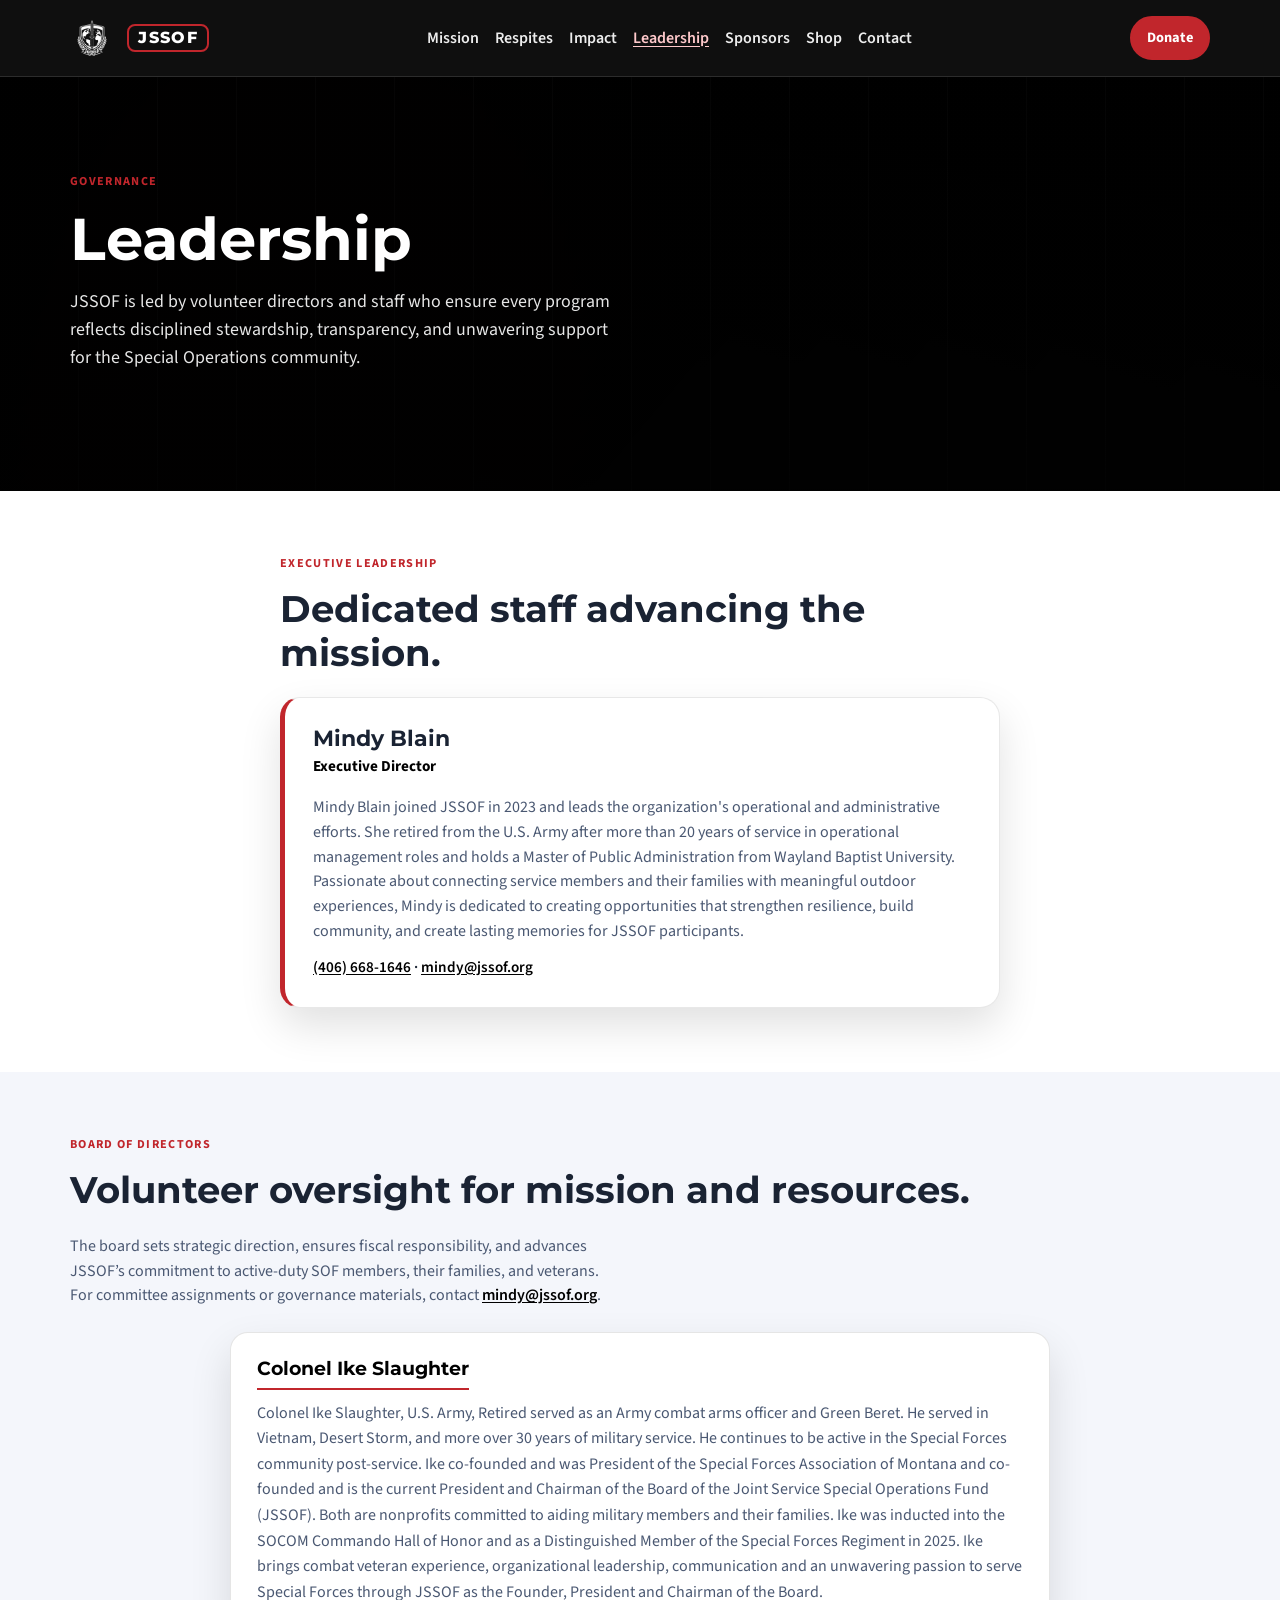
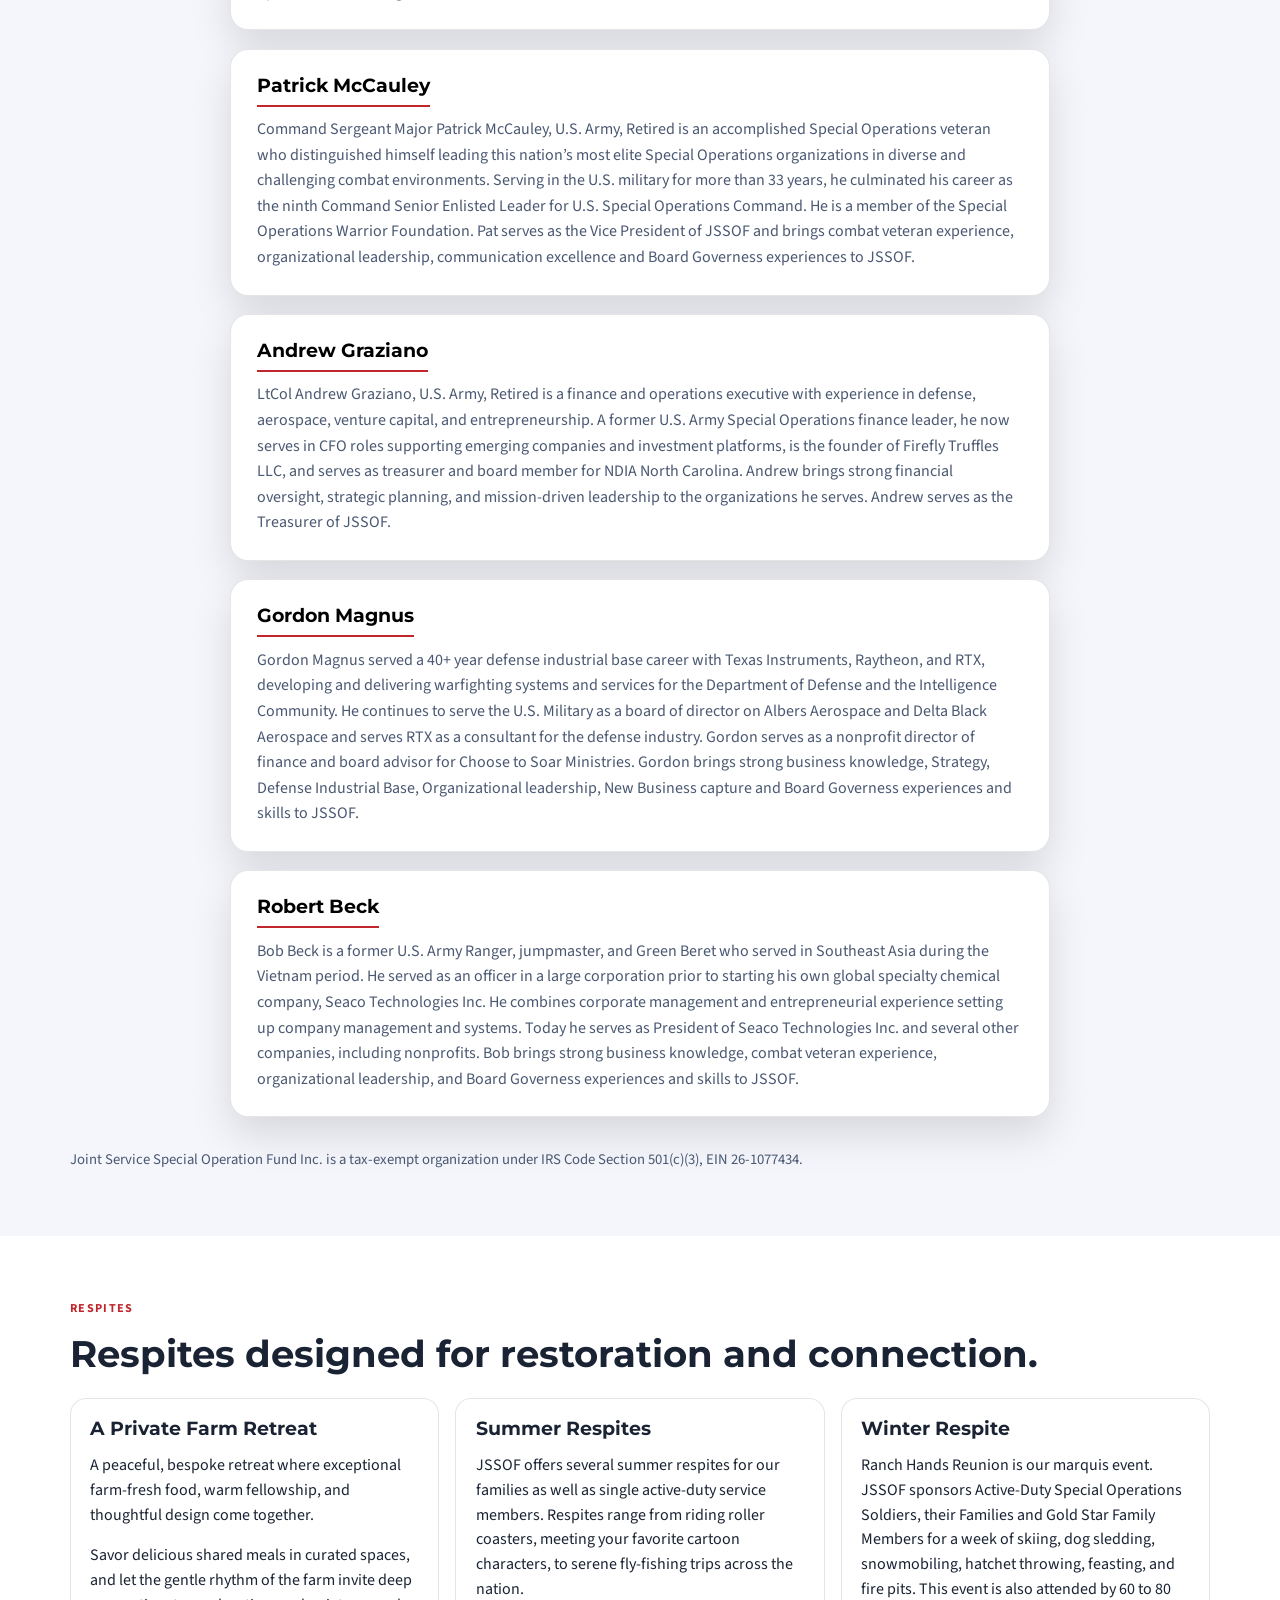
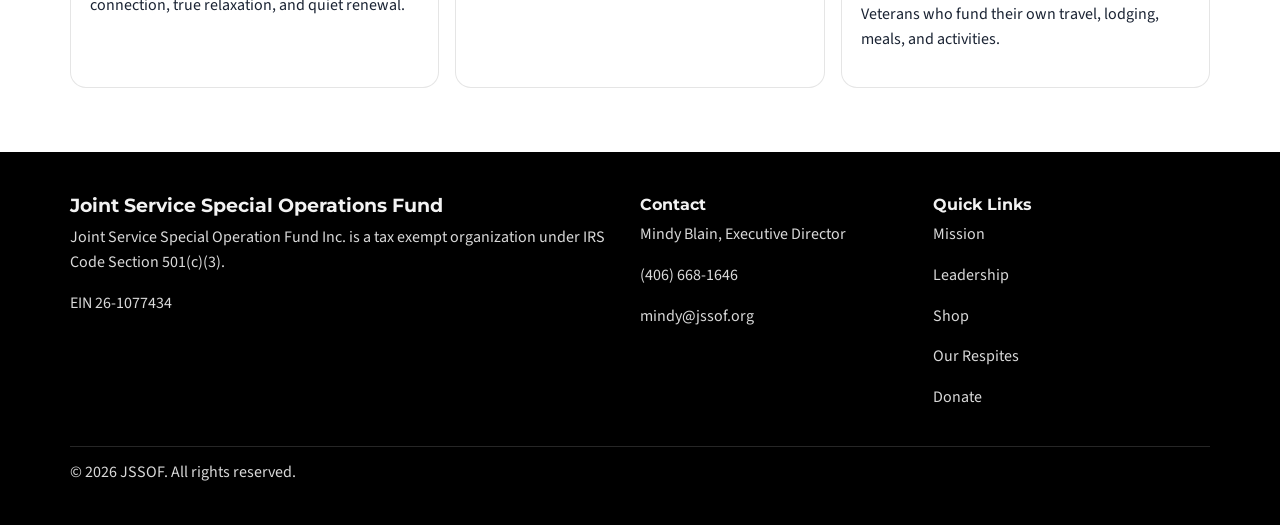
==== commit 2c28aebf: "latest changes" ====
--- a/JSSOF/leadership.html
+++ b/JSSOF/leadership.html
@@ -47,7 +47,7 @@
             <li><a href="index.html#contact">Contact</a></li>
           </ul>
         </nav>
-        <a class="btn btn-sm" href="index.html#donate">Donate</a>
+        <a class="btn btn-sm" href="donate.html">Donate</a>
       </div>
     </header>
 
@@ -77,9 +77,14 @@
               <p class="leadership-title">Executive Director</p>
             </div>
             <p class="leadership-bio muted">
-              Primary contact for programs, partnerships, and organizational
-              operations. Reach Mindy for questions about respites, sponsorships,
-              and how to support JSSOF.
+              Mindy Blain joined JSSOF in 2023 and leads the organization's
+              operational and administrative efforts. She retired from the U.S. Army
+              after more than 20 years of service in operational management roles and
+              holds a Master of Public Administration from Wayland Baptist University.
+              Passionate about connecting service members and their families with
+              meaningful outdoor experiences, Mindy is dedicated to creating
+              opportunities that strengthen resilience, build community, and create
+              lasting memories for JSSOF participants.
             </p>
             <p class="leadership-contact">
               <a href="tel:14066681646">(406) 668-1646</a>
@@ -247,7 +252,7 @@
           <p><a href="index.html#leadership">Leadership</a></p>
           <p><a href="shop.html">Shop</a></p>
           <p><a href="index.html#respites">Our Respites</a></p>
-          <p><a href="index.html#donate">Donate</a></p>
+          <p><a href="donate.html">Donate</a></p>
         </div>
       </div>
       <div class="container footer-bottom">
--- a/JSSOF/styles.css
+++ b/JSSOF/styles.css
@@ -600,48 +600,54 @@
   object-fit: contain;
 }
 
-.contact-form-section {
+.contact-cta-section {
   background: #ffffff;
 }
 
-.contact-form-wrap {
-  max-width: 760px;
-}
-
-.contact-form {
-  background: var(--light);
-  border: 1px solid rgba(0, 0, 0, 0.12);
-  border-radius: 18px;
-  padding: 1.2rem;
-  display: grid;
-  gap: 0.65rem;
-}
-
-.contact-form label {
+.contact-cta-wrap {
+  max-width: 52rem;
+}
+
+.contact-cta-card p {
+  margin-bottom: 0.85rem;
+}
+
+.contact-cta-card p:last-child {
+  margin-bottom: 0;
+}
+
+.contact-cta-label {
+  margin-top: 1.1rem;
+  margin-bottom: 0.35rem;
+  font-family: "Montserrat", Arial, sans-serif;
   font-weight: 700;
+  font-size: 1.05rem;
   color: var(--navy);
 }
 
-.contact-form input,
-.contact-form textarea {
-  width: 100%;
-  border: 1px solid rgba(0, 0, 0, 0.2);
-  border-radius: 10px;
-  padding: 0.72rem 0.8rem;
-  font: inherit;
-  color: var(--ink);
-  background: var(--white);
-}
-
-.contact-form input:focus,
-.contact-form textarea:focus {
-  outline: 2px solid rgba(193, 38, 44, 0.25);
-  border-color: var(--red);
-}
-
-.contact-form button {
-  justify-self: start;
-  margin-top: 0.35rem;
+.contact-cta-phone {
+  margin: 0 0 1rem;
+  font-family: "Montserrat", Arial, sans-serif;
+  font-size: clamp(1.5rem, 3.5vw, 2rem);
+  font-weight: 800;
+  line-height: 1.2;
+}
+
+.contact-cta-phone a {
+  color: var(--red);
+  text-decoration: none;
+}
+
+.contact-cta-phone a:hover,
+.contact-cta-phone a:focus-visible {
+  color: var(--navy);
+  text-decoration: underline;
+  text-underline-offset: 0.12em;
+}
+
+.contact-cta-note {
+  margin: 0;
+  font-size: 1rem;
 }
 
 .shop-hero {
@@ -864,3 +870,332 @@
     align-items: flex-start;
   }
 }
+
+/* Donate page */
+.donate-page {
+  background: #eef1f6;
+}
+
+.donate-main {
+  padding: clamp(2rem, 5vw, 3.5rem) 1rem clamp(3rem, 6vw, 4.5rem);
+  display: grid;
+  place-items: center;
+}
+
+.donate-widget {
+  width: min(100%, 440px);
+  background: var(--white);
+  border-radius: 14px;
+  box-shadow: 0 10px 36px rgba(0, 0, 0, 0.08);
+  overflow: hidden;
+}
+
+.donate-widget-header {
+  padding: 2rem 1.5rem 1.25rem;
+  text-align: center;
+  display: flex;
+  flex-direction: column;
+  align-items: center;
+}
+
+.donate-widget-logo {
+  width: clamp(6rem, 20vw, 8.5rem);
+  height: auto;
+  display: block;
+  margin: 0 auto 1.15rem;
+  object-fit: contain;
+  filter: brightness(0);
+}
+
+.donate-widget-disclaimer {
+  margin: 0;
+  font-size: 0.82rem;
+  line-height: 1.5;
+  color: #7a8496;
+}
+
+.donate-form {
+  padding: 0 1.5rem 1.5rem;
+}
+
+.donate-frequency {
+  display: grid;
+  grid-template-columns: 1fr 1fr;
+  gap: 0;
+  margin-bottom: 1.35rem;
+  border: 1px solid #d8dee8;
+  border-radius: 10px;
+  overflow: hidden;
+  background: #f7f9fc;
+}
+
+.donate-frequency-btn {
+  border: none;
+  background: transparent;
+  padding: 0.85rem 0.5rem;
+  font: inherit;
+  font-weight: 600;
+  font-size: 0.95rem;
+  color: #6b7588;
+  cursor: pointer;
+  transition: background 0.15s ease, color 0.15s ease;
+}
+
+.donate-frequency-btn.is-active {
+  background: #e8edf5;
+  color: var(--ink);
+  box-shadow: inset 0 0 0 1px #c5d0e0;
+}
+
+.donate-amount-fieldset {
+  margin: 0;
+  padding: 0;
+  border: none;
+}
+
+.donate-amount-legend {
+  font-family: "Montserrat", Arial, sans-serif;
+  font-weight: 700;
+  font-size: 0.98rem;
+  color: var(--ink);
+  margin-bottom: 0.75rem;
+  padding: 0;
+}
+
+.donate-amount-grid {
+  display: grid;
+  grid-template-columns: repeat(2, 1fr);
+  gap: 0.65rem;
+  margin-bottom: 0.75rem;
+}
+
+.donate-amount-btn {
+  border: 1px solid #d8dee8;
+  border-radius: 10px;
+  background: var(--white);
+  padding: 1.25rem 0.5rem;
+  font-family: "Montserrat", Arial, sans-serif;
+  font-size: clamp(1.15rem, 3.5vw, 1.45rem);
+  font-weight: 600;
+  color: #8a93a5;
+  cursor: pointer;
+  transition: border-color 0.15s ease, color 0.15s ease, box-shadow 0.15s ease;
+}
+
+.donate-amount-btn--wide {
+  grid-column: 1 / -1;
+}
+
+.donate-amount-btn:hover,
+.donate-amount-btn:focus-visible {
+  border-color: #b8c2d4;
+  color: var(--ink);
+}
+
+.donate-amount-btn.is-active {
+  border-color: #b8c2d4;
+  color: var(--ink);
+  box-shadow: inset 0 0 0 1px #c5d0e0;
+  background: #f7f9fc;
+}
+
+.donate-custom-label {
+  position: absolute;
+  width: 1px;
+  height: 1px;
+  padding: 0;
+  margin: -1px;
+  overflow: hidden;
+  clip: rect(0, 0, 0, 0);
+  white-space: nowrap;
+  border: 0;
+}
+
+.donate-custom-wrap {
+  display: flex;
+  align-items: center;
+  border: 1px solid #d8dee8;
+  border-radius: 10px;
+  background: var(--white);
+  overflow: hidden;
+}
+
+.donate-custom-prefix {
+  padding: 0.85rem 0 0.85rem 1rem;
+  font-size: 1.1rem;
+  font-weight: 600;
+  color: #8a93a5;
+}
+
+.donate-custom-input {
+  flex: 1;
+  border: none;
+  padding: 0.85rem 1rem 0.85rem 0.35rem;
+  font: inherit;
+  font-size: 1rem;
+  color: var(--ink);
+  background: transparent;
+  min-width: 0;
+}
+
+.donate-custom-input:focus {
+  outline: none;
+}
+
+.donate-custom-wrap:focus-within {
+  border-color: var(--red);
+  box-shadow: 0 0 0 2px rgba(193, 38, 44, 0.15);
+}
+
+.donate-custom-input::placeholder {
+  color: #a0a9b8;
+}
+
+.donate-options {
+  margin-top: 1rem;
+  border: 1px solid #d8dee8;
+  border-radius: 10px;
+  background: var(--white);
+}
+
+.donate-options-summary {
+  display: flex;
+  align-items: center;
+  justify-content: space-between;
+  padding: 0.9rem 1rem;
+  font-weight: 600;
+  color: var(--ink);
+  cursor: pointer;
+  list-style: none;
+}
+
+.donate-options-summary::-webkit-details-marker {
+  display: none;
+}
+
+.donate-options-icon {
+  font-size: 1.35rem;
+  font-weight: 400;
+  color: #8a93a5;
+  line-height: 1;
+}
+
+.donate-options[open] .donate-options-icon {
+  transform: rotate(45deg);
+}
+
+.donate-options-body {
+  padding: 0 1rem 1rem;
+  border-top: 1px solid #eef1f6;
+  display: grid;
+  gap: 0.75rem;
+}
+
+.donate-option-check {
+  display: flex;
+  align-items: center;
+  gap: 0.55rem;
+  font-size: 0.92rem;
+  color: var(--muted);
+  cursor: pointer;
+}
+
+.donate-option-field {
+  font-size: 0.92rem;
+  font-weight: 600;
+  color: var(--ink);
+  margin-top: 0.25rem;
+}
+
+.donate-option-input {
+  width: 100%;
+  border: 1px solid #d8dee8;
+  border-radius: 8px;
+  padding: 0.65rem 0.75rem;
+  font: inherit;
+  color: var(--ink);
+}
+
+.donate-continue-btn {
+  width: 100%;
+  margin-top: 1.15rem;
+  border: none;
+  border-radius: 10px;
+  padding: 1rem;
+  background: var(--navy);
+  color: var(--white);
+  font-family: "Montserrat", Arial, sans-serif;
+  font-size: 1.05rem;
+  font-weight: 700;
+  cursor: pointer;
+  transition: background 0.15s ease, transform 0.15s ease;
+}
+
+.donate-continue-btn:hover,
+.donate-continue-btn:focus-visible {
+  background: var(--red);
+  transform: translateY(-1px);
+}
+
+.donate-widget-footer {
+  padding: 1.35rem 1.5rem 1.5rem;
+  background: #f3f5f9;
+  border-top: 1px solid #e4e9f0;
+  text-align: center;
+}
+
+.donate-alt-label {
+  margin: 0 0 0.75rem;
+  font-size: 0.88rem;
+  color: #8a93a5;
+}
+
+.donate-daf-btn {
+  display: inline-flex;
+  align-items: center;
+  gap: 0.65rem;
+  border: 1px solid #d8dee8;
+  border-radius: 10px;
+  background: var(--white);
+  padding: 0.7rem 1.1rem;
+  font-weight: 600;
+  color: #4a7fd4;
+  transition: border-color 0.15s ease, box-shadow 0.15s ease;
+}
+
+.donate-daf-btn:hover,
+.donate-daf-btn:focus-visible {
+  border-color: #b8c2d4;
+  box-shadow: 0 4px 14px rgba(0, 0, 0, 0.06);
+}
+
+.donate-daf-mark {
+  display: inline-grid;
+  place-items: center;
+  width: 2rem;
+  height: 2rem;
+  border-radius: 6px;
+  background: #4a7fd4;
+  color: var(--white);
+  font-size: 0.62rem;
+  font-weight: 800;
+  letter-spacing: 0.02em;
+}
+
+.donate-daf-text {
+  font-size: 0.95rem;
+}
+
+.donate-secure-note {
+  margin: 1rem 0 0;
+  font-size: 0.78rem;
+  color: #8a93a5;
+  display: flex;
+  align-items: center;
+  justify-content: center;
+  gap: 0.35rem;
+}
+
+.donate-secure-icon {
+  font-size: 0.85rem;
+}
